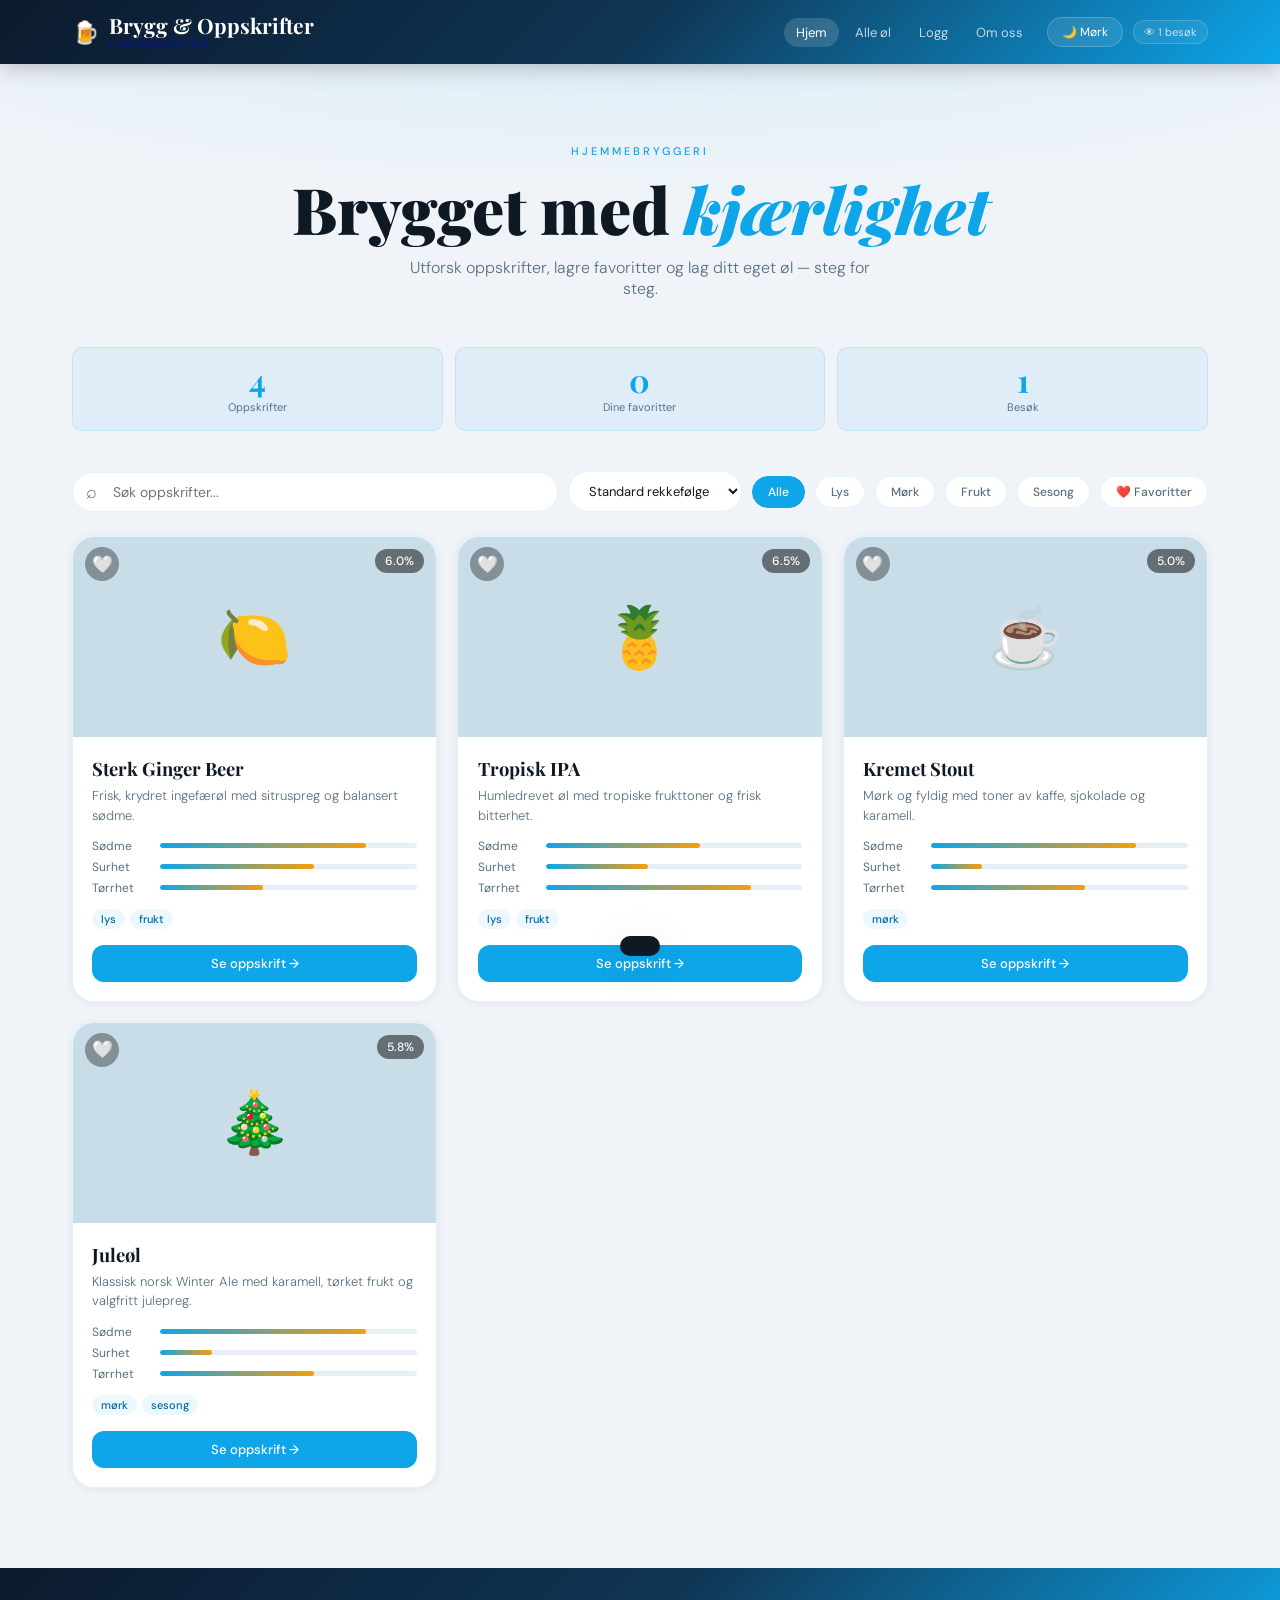
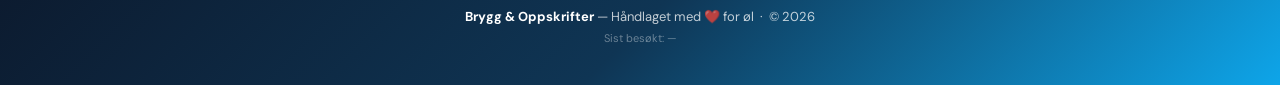
==== index.html @ 2ea3893e "første commit" ====
<!DOCTYPE html>
<html lang="no" data-theme="light">
<head>
  <meta charset="UTF-8" />
  <meta name="viewport" content="width=device-width, initial-scale=1.0" />
  <title>Brygg & Oppskrifter</title>
  <link href="https://fonts.googleapis.com/css2?family=Playfair+Display:wght@700;900&family=DM+Sans:wght@300;400;500&display=swap" rel="stylesheet">
  <link rel="stylesheet" href="styles.css">
  <style>
    .stats-bar {
      max-width: 1200px; margin: 0 auto 2.5rem; padding: 0 2rem;
      display: grid; grid-template-columns: repeat(3, 1fr); gap: 12px;
    }
    .controls-wrap {
      max-width: 1200px; margin: 0 auto 1.5rem; padding: 0 2rem;
    }
    .beer-grid {
      max-width: 1200px; margin: 0 auto 5rem; padding: 0 2rem;
      display: grid; grid-template-columns: repeat(auto-fill, minmax(310px, 1fr));
      gap: 20px;
    }
    .empty-state {
      text-align: center; padding: 4rem; color: var(--muted);
      grid-column: 1/-1;
    }
    .card-viewed { font-size: 10px; color: var(--muted); margin-top: 6px; text-align: right; }
  </style>
</head>
<body>

<div class="toast" id="toast"></div>

<header>
  <div class="header-inner">
    <a class="logo" href="index.html">
      <span class="logo-icon">🍺</span>
      <div>
        <div class="logo-text">Brygg &amp; Oppskrifter</div>
        <div class="logo-sub">Hjemmebrygg</div>
      </div>
    </a>
    <nav>
      <a href="index.html" class="active">Hjem</a>
      <a href="all-beers.html">Alle øl</a>
      <a href="brew-log.html">Logg</a>
      <a href="about.html">Om oss</a>
      <button class="theme-toggle" id="themeBtn">🌙 Mørk</button>
      <span class="visit-pill" id="visitPill">👁 —</span>
    </nav>
  </div>
</header>

<section class="hero">
  <span class="hero-eyebrow">Hjemmebryggeri</span>
  <h1>Brygget med <em>kjærlighet</em></h1>
  <p>Utforsk oppskrifter, lagre favoritter og lag ditt eget øl — steg for steg.</p>
</section>

<div class="stats-bar">
  <div class="stat-card fade-up">
    <div class="stat-val" id="statRecipes">4</div>
    <div class="stat-label">Oppskrifter</div>
  </div>
  <div class="stat-card fade-up">
    <div class="stat-val" id="statFavs">0</div>
    <div class="stat-label">Dine favoritter</div>
  </div>
  <div class="stat-card fade-up">
    <div class="stat-val" id="statVisits">1</div>
    <div class="stat-label">Besøk</div>
  </div>
</div>

<div class="controls-wrap">
  <div class="controls">
    <div class="search-wrap">
      <input type="text" id="search" placeholder="Søk oppskrifter..." oninput="render()">
    </div>
    <select id="sortBy" onchange="render()">
      <option value="default">Standard rekkefølge</option>
      <option value="abv-asc">ABV lav → høy</option>
      <option value="abv-desc">ABV høy → lav</option>
      <option value="name">Navn A–Å</option>
    </select>
    <button class="tag-btn active" data-tag="alle" onclick="setTag('alle')">Alle</button>
    <button class="tag-btn" data-tag="lys" onclick="setTag('lys')">Lys</button>
    <button class="tag-btn" data-tag="mørk" onclick="setTag('mørk')">Mørk</button>
    <button class="tag-btn" data-tag="frukt" onclick="setTag('frukt')">Frukt</button>
    <button class="tag-btn" data-tag="sesong" onclick="setTag('sesong')">Sesong</button>
    <button class="fav-toggle" id="favToggle" onclick="toggleFavMode()">❤️ Favoritter</button>
  </div>
</div>

<div class="beer-grid" id="beerGrid"></div>

<footer>
  <p><strong>Brygg &amp; Oppskrifter</strong> — Håndlaget med ❤️ for øl &nbsp;·&nbsp; &copy; 2026</p>
  <p style="margin-top:6px;font-size:11px;opacity:.5">Sist besøkt: <span id="lastVisit">—</span></p>
</footer>

<script>
const BEERS = [
  { id:'ginger', name:'Sterk Ginger Beer', abv:6.0, emoji:'🍋', img:'./IMG_4407.jpg',
    desc:'Frisk, krydret ingefærøl med sitruspreg og balansert sødme.',
    tags:['lys','frukt'], link:'recipe-ginger-beer.html', sweetness:4, sourness:3, dryness:2 },
  { id:'ipa', name:'Tropisk IPA', abv:6.5, emoji:'🍍', img:'./IMG_4439.jpg',
    desc:'Humledrevet øl med tropiske frukttoner og frisk bitterhet.',
    tags:['lys','frukt'], link:'recipe-ipa.html', sweetness:3, sourness:2, dryness:4 },
  { id:'stout', name:'Kremet Stout', abv:5.0, emoji:'☕', img:'./IMG_4285.jpg',
    desc:'Mørk og fyldig med toner av kaffe, sjokolade og karamell.',
    tags:['mørk'], link:'recipe-stout.html', sweetness:4, sourness:1, dryness:3 },
  { id:'christmas', name:'Juleøl', abv:5.8, emoji:'🎄', img:'',
    desc:'Klassisk norsk Winter Ale med karamell, tørket frukt og valgfritt julepreg.',
    tags:['mørk','sesong'], link:'recipe-christmas-ale.html', sweetness:4, sourness:1, dryness:3 }
];

function getCookie(k){const m=document.cookie.match(new RegExp('(?:^|; )'+k+'=([^;]*)'));return m?decodeURIComponent(m[1]):null;}
function setCookie(k,v,days=365){const d=new Date();d.setDate(d.getDate()+days);document.cookie=k+'='+encodeURIComponent(v)+';expires='+d.toUTCString()+';path=/;SameSite=Lax';}

let favs = JSON.parse(localStorage.getItem('brygg_favs')||'[]');
let viewCounts = JSON.parse(localStorage.getItem('brygg_views')||'{}');
let activeTag = 'alle';
let favMode = false;

const visits = parseInt(getCookie('brygg_visits')||'0') + 1;
setCookie('brygg_visits', visits);
document.getElementById('visitPill').textContent = '👁 ' + visits + ' besøk';
document.getElementById('statVisits').textContent = visits;
const lastVisit = getCookie('brygg_last');
if (lastVisit) document.getElementById('lastVisit').textContent = lastVisit;
setCookie('brygg_last', new Date().toLocaleDateString('nb-NO'));

let dark = localStorage.getItem('brygg_dark') === '1';
function applyTheme(){document.documentElement.setAttribute('data-theme',dark?'dark':'light');document.getElementById('themeBtn').textContent=dark?'☀️ Lys':'🌙 Mørk';}
applyTheme();
document.getElementById('themeBtn').onclick=()=>{dark=!dark;localStorage.setItem('brygg_dark',dark?'1':'0');applyTheme();};

function showToast(msg){const t=document.getElementById('toast');t.textContent=msg;t.classList.add('show');setTimeout(()=>t.classList.remove('show'),2200);}

function toggleFav(id, e){
  e&&e.stopPropagation();
  if(favs.includes(id)){favs=favs.filter(f=>f!==id);showToast('Fjernet fra favoritter');}
  else{favs.push(id);showToast('Lagt til i favoritter! ❤️');}
  localStorage.setItem('brygg_favs',JSON.stringify(favs));
  document.getElementById('statFavs').textContent=favs.length;
  render();
}

function setTag(tag){
  activeTag=tag;
  document.querySelectorAll('.tag-btn').forEach(b=>b.classList.toggle('active',b.dataset.tag===tag));
  render();
}

function toggleFavMode(){favMode=!favMode;document.getElementById('favToggle').classList.toggle('on',favMode);render();}

function render(){
  const q=document.getElementById('search').value.toLowerCase().trim();
  const sort=document.getElementById('sortBy').value;
  let list=BEERS.filter(b=>{
    if(favMode&&!favs.includes(b.id)) return false;
    if(activeTag!=='alle'&&!b.tags.includes(activeTag)) return false;
    if(q&&!b.name.toLowerCase().includes(q)&&!b.desc.toLowerCase().includes(q)) return false;
    return true;
  });
  if(sort==='abv-asc') list.sort((a,b)=>a.abv-b.abv);
  else if(sort==='abv-desc') list.sort((a,b)=>b.abv-a.abv);
  else if(sort==='name') list.sort((a,b)=>a.name.localeCompare(b.name,'nb'));

  const grid=document.getElementById('beerGrid');
  if(!list.length){
    grid.innerHTML='<div class="empty-state"><span style="font-size:3rem;display:block;margin-bottom:.5rem">🍺</span>Ingen øl funnet – prøv et annet søk.</div>';
    return;
  }
  grid.innerHTML=list.map((b,i)=>{
    const isFav=favs.includes(b.id);
    const views=viewCounts[b.id]||0;
    const barW=n=>Math.round((n/5)*100);
    return`<div class="beer-card fade-up" style="animation-delay:${i*.07}s;cursor:pointer" onclick="trackView('${b.id}','${b.link}')">
      <div class="card-img-wrap">
        <img src="${b.img}" alt="${b.name}" onerror="this.style.display='none';this.nextElementSibling.style.display='flex'">
        <div class="card-img-placeholder" style="display:none">${b.emoji}</div>
        <span class="card-abv">${b.abv.toFixed(1)}%</span>
        <button class="card-fav" onclick="toggleFav('${b.id}',event)" aria-label="Favoritt">${isFav?'❤️':'🤍'}</button>
      </div>
      <div class="card-body">
        <div class="card-title">${b.name}</div>
        <div class="card-desc">${b.desc}</div>
        <div class="flavor-row"><span class="flavor-label">Sødme</span><div class="flavor-bar-wrap"><div class="flavor-bar" style="width:${barW(b.sweetness)}%"></div></div></div>
        <div class="flavor-row"><span class="flavor-label">Surhet</span><div class="flavor-bar-wrap"><div class="flavor-bar" style="width:${barW(b.sourness)}%"></div></div></div>
        <div class="flavor-row"><span class="flavor-label">Tørrhet</span><div class="flavor-bar-wrap"><div class="flavor-bar" style="width:${barW(b.dryness)}%"></div></div></div>
        <div style="display:flex;gap:5px;margin:.8rem 0 0;flex-wrap:wrap">${b.tags.map(t=>`<span class="tag">${t}</span>`).join('')}</div>
        <a class="card-cta" href="${b.link}" onclick="event.stopPropagation()">Se oppskrift →</a>
        ${views?`<div class="card-viewed">Sett ${views} gang${views===1?'':'er'}</div>`:''}
      </div>
    </div>`;
  }).join('');
  document.getElementById('statFavs').textContent=favs.length;
}

function trackView(id, link){
  viewCounts[id]=(viewCounts[id]||0)+1;
  localStorage.setItem('brygg_views',JSON.stringify(viewCounts));
  window.location=link;
}

render();
</script>
<button class="scroll-top" id="scrollTop" onclick="window.scrollTo({top:0,behavior:'smooth'})" title="Til toppen">↑</button>
<script>
(function(){
  const btn=document.getElementById("scrollTop");
  window.addEventListener("scroll",function(){btn.classList.toggle("show",window.scrollY>400);},{passive:true});
  const ro=new IntersectionObserver(function(es){es.forEach(function(e){if(e.isIntersecting){e.target.classList.add("visible");ro.unobserve(e.target);}});},{threshold:0.06});
  document.querySelectorAll(".reveal,.card,.beer-card,.stat-card").forEach(function(el){ro.observe(el);});
  document.addEventListener("keydown",function(e){
    if(e.key==="/"&&document.activeElement.tagName!=="INPUT"&&document.activeElement.tagName!=="TEXTAREA"){e.preventDefault();var s=document.getElementById("search");if(s)s.focus();}
    if(e.key==="Escape"){document.activeElement.blur();}
  });
})();
</script>
</body>
</html>
---- styles.css ----
/* ============================================
   Brygg & Oppskrifter — Global Styles
   ============================================ */

:root {
  --bg:           #f0f4f8;
  --bg2:          #ffffff;
  --bg3:          #e8eef5;
  --text:         #0f1923;
  --muted:        #5a7080;
  --accent:       #0ea5e9;
  --accent2:      #0284c7;
  --accent-deep:  #075985;
  --warm:         #f59e0b;
  --warm2:        #d97706;
  --success:      #10b981;
  --danger:       #ef4444;
  --card-border:  rgba(14, 165, 233, 0.12);
  --tag-bg:       rgba(14, 165, 233, 0.08);
  --tag-color:    #0369a1;
  --shadow-sm:    0 1px 8px rgba(15, 25, 35, 0.07);
  --shadow:       0 4px 24px rgba(15, 25, 35, 0.10);
  --shadow-lg:    0 12px 48px rgba(15, 25, 35, 0.14);
  --header-bg:    linear-gradient(135deg, #0c1a2e, #0f3554, #0ea5e9);
  --radius:       16px;
  --radius-sm:    10px;
  --radius-lg:    22px;
}

[data-theme="dark"] {
  --bg:           #080f18;
  --bg2:          #0d1829;
  --bg3:          #111f33;
  --text:         #e8f0f8;
  --muted:        #7a9ab5;
  --card-border:  rgba(14, 165, 233, 0.2);
  --tag-bg:       rgba(14, 165, 233, 0.12);
  --tag-color:    #38bdf8;
  --shadow-sm:    0 1px 8px rgba(0,0,0,.3);
  --shadow:       0 4px 24px rgba(0,0,0,.4);
  --shadow-lg:    0 12px 48px rgba(0,0,0,.5);
  --header-bg:    linear-gradient(135deg, #040810, #0a1e38, #0c3a5c);
}

* { box-sizing: border-box; margin: 0; padding: 0; }

body {
  font-family: 'DM Sans', sans-serif;
  background: var(--bg);
  color: var(--text);
  transition: background .3s, color .3s;
  min-height: 100vh;
  -webkit-font-smoothing: antialiased;
}

/* ---- HEADER ---- */
header {
  background: var(--header-bg);
  color: #fff;
  position: sticky; top: 0; z-index: 100;
  box-shadow: 0 2px 24px rgba(0,0,0,.25);
}
.header-inner {
  max-width: 1200px; margin: 0 auto;
  display: flex; align-items: center; justify-content: space-between;
  height: 64px; padding: 0 2rem;
}
.logo { display: flex; align-items: center; gap: 10px; text-decoration: none; }
.logo-icon { font-size: 22px; }
.logo-text {
  font-family: 'Playfair Display', serif;
  font-size: 21px; font-weight: 700; color: #fff; line-height: 1.1;
}
.logo-sub { font-size: 10px; opacity: .55; letter-spacing: 2.5px; text-transform: uppercase; }
nav { display: flex; align-items: center; gap: 4px; }
nav a {
  color: rgba(255,255,255,.75); text-decoration: none;
  font-size: 13px; font-weight: 400; padding: 6px 12px;
  border-radius: 20px; transition: all .2s;
}
nav a:hover, nav a.active { background: rgba(255,255,255,.15); color: #fff; }
.theme-toggle {
  background: rgba(255,255,255,.1); border: 1px solid rgba(255,255,255,.2);
  color: #fff; cursor: pointer; padding: 6px 14px;
  border-radius: 20px; font-size: 12px; font-family: 'DM Sans', sans-serif;
  margin-left: 8px; transition: all .2s;
}
.theme-toggle:hover { background: rgba(255,255,255,.2); }
.visit-pill {
  background: rgba(255,255,255,.08); border: 1px solid rgba(255,255,255,.18);
  color: rgba(255,255,255,.75); font-size: 11px; padding: 4px 10px;
  border-radius: 20px; margin-left: 6px;
}

/* ---- HERO ---- */
.hero {
  padding: 5rem 2rem 3rem; text-align: center; position: relative; overflow: hidden;
}
.hero::before {
  content: ''; position: absolute; inset: 0;
  background: radial-gradient(ellipse 70% 50% at 50% 0%, rgba(14,165,233,.07), transparent);
}
.hero-eyebrow {
  font-size: 11px; font-weight: 500; letter-spacing: 3px;
  text-transform: uppercase; color: var(--accent); margin-bottom: 1rem; display: block;
}
.hero h1 {
  font-family: 'Playfair Display', serif;
  font-size: clamp(2.2rem, 5vw, 4rem); font-weight: 900; line-height: 1.1;
  margin-bottom: .8rem;
}
.hero h1 em { color: var(--accent); font-style: italic; }
.hero p { font-size: 1rem; color: var(--muted); max-width: 480px; margin: 0 auto; font-weight: 300; }

/* ---- CARDS ---- */
.card {
  background: var(--bg2); border: 1px solid var(--card-border);
  border-radius: var(--radius); padding: 1.5rem;
  box-shadow: var(--shadow-sm); transition: transform .25s, box-shadow .25s;
}
.card:hover { transform: translateY(-3px); box-shadow: var(--shadow); }
.card h2 {
  font-family: 'Playfair Display', serif; font-size: 1.3rem;
  font-weight: 700; margin-bottom: .8rem;
}

/* ---- TAGS ---- */
.tag {
  font-size: 11px; font-weight: 500; padding: 3px 9px;
  border-radius: 20px; background: var(--tag-bg); color: var(--tag-color);
  display: inline-block;
}

/* ---- FLAVOR BARS ---- */
.flavor-row { display: flex; align-items: center; gap: 8px; margin-bottom: 5px; }
.flavor-label { font-size: 12px; color: var(--muted); width: 60px; flex-shrink: 0; }
.flavor-bar-wrap { flex: 1; height: 5px; background: var(--bg3); border-radius: 3px; overflow: hidden; }
.flavor-bar { height: 100%; border-radius: 3px; background: linear-gradient(90deg, var(--accent), var(--warm)); transition: width .6s cubic-bezier(.34,1.2,.64,1); }

/* ---- PROGRESS BAR ---- */
.progress-wrap {
  background: var(--bg3); border-radius: 30px; height: 8px; overflow: hidden; margin-bottom: 1rem;
}
.progress-fill {
  height: 100%; border-radius: 30px;
  background: linear-gradient(90deg, var(--accent), var(--success));
  transition: width .4s ease; width: 0%;
}

/* ---- CHECKLIST ---- */
.check-item {
  display: flex; align-items: flex-start; gap: 12px;
  padding: .7rem .8rem; border-radius: var(--radius-sm);
  transition: background .15s; cursor: pointer;
}
.check-item:hover { background: var(--bg3); }
.check-item.done { opacity: .55; }
.check-item.done .check-text { text-decoration: line-through; }
.check-box {
  width: 22px; height: 22px; flex-shrink: 0; margin-top: 1px;
  border-radius: 6px; border: 2px solid var(--card-border);
  background: var(--bg2); display: flex; align-items: center; justify-content: center;
  transition: all .2s; font-size: 13px;
}
.check-item.done .check-box {
  background: var(--success); border-color: var(--success); color: #fff;
}
.check-text { font-size: 14px; color: var(--text); line-height: 1.5; font-weight: 300; }

/* ---- STATS ---- */
.stat-card {
  background: var(--tag-bg); border: 1px solid var(--card-border);
  border-radius: var(--radius-sm); padding: 1rem; text-align: center;
  transition: transform .2s;
}
.stat-card:hover { transform: translateY(-2px); }
.stat-val { font-family: 'Playfair Display', serif; font-size: 2rem; font-weight: 700; color: var(--accent); line-height: 1; }
.stat-label { font-size: 11px; color: var(--muted); margin-top: 4px; }

/* ---- CONTROLS ---- */
.controls { display: flex; flex-wrap: wrap; gap: 10px; align-items: center; }
.search-wrap { position: relative; flex: 1; min-width: 200px; }
.search-wrap input {
  width: 100%; padding: 10px 16px 10px 40px;
  border: 1.5px solid var(--card-border); border-radius: 50px;
  background: var(--bg2); font-family: 'DM Sans', sans-serif;
  font-size: 14px; color: var(--text); outline: none; transition: border-color .2s;
}
.search-wrap input:focus { border-color: var(--accent); }
.search-wrap::before {
  content: '⌕'; position: absolute; left: 14px; top: 50%;
  transform: translateY(-50%); font-size: 18px; color: var(--muted); pointer-events: none;
}
.controls select {
  padding: 10px 16px; border: 1.5px solid var(--card-border);
  border-radius: 50px; background: var(--bg2);
  font-family: 'DM Sans', sans-serif; font-size: 13px; color: var(--text);
  cursor: pointer; outline: none;
}
.tag-btn {
  padding: 7px 15px; border-radius: 20px; cursor: pointer;
  font-size: 12px; font-weight: 500; border: 1.5px solid var(--card-border);
  background: var(--bg2); color: var(--muted); transition: all .2s;
  font-family: 'DM Sans', sans-serif;
}
.tag-btn.active { background: var(--accent); color: #fff; border-color: var(--accent); }
.fav-toggle {
  padding: 7px 15px; border-radius: 20px; cursor: pointer;
  font-size: 12px; font-weight: 500; border: 1.5px solid var(--card-border);
  background: var(--bg2); color: var(--muted); transition: all .2s;
  font-family: 'DM Sans', sans-serif;
}
.fav-toggle.on { background: var(--danger); color: #fff; border-color: var(--danger); }

/* ---- BEER CARD (index/all-beers) ---- */
.beer-card {
  background: var(--bg2); border: 1px solid var(--card-border);
  border-radius: var(--radius-lg); overflow: hidden;
  box-shadow: var(--shadow-sm); transition: transform .25s, box-shadow .25s;
}
.beer-card:hover { transform: translateY(-6px); box-shadow: var(--shadow-lg); }
.card-img-wrap { position: relative; height: 200px; overflow: hidden; background: #c8dde8; }
.card-img-wrap img { width: 100%; height: 100%; object-fit: cover; transition: transform .4s; }
.beer-card:hover .card-img-wrap img { transform: scale(1.06); }
.card-img-placeholder { width: 100%; height: 100%; display: flex; align-items: center; justify-content: center; font-size: 60px; }
.card-abv {
  position: absolute; top: 12px; right: 12px;
  background: rgba(0,0,0,.5); backdrop-filter: blur(6px);
  color: #fff; font-size: 12px; font-weight: 500; padding: 4px 10px; border-radius: 20px;
}
.card-fav {
  position: absolute; top: 10px; left: 12px;
  background: rgba(0,0,0,.35); backdrop-filter: blur(6px);
  border: none; cursor: pointer; font-size: 17px;
  width: 34px; height: 34px; border-radius: 50%;
  display: flex; align-items: center; justify-content: center;
  transition: transform .2s, background .2s;
}
.card-fav:hover { transform: scale(1.2); }
.card-body { padding: 1.2rem; }
.card-title { font-family: 'Playfair Display', serif; font-size: 1.15rem; font-weight: 700; margin-bottom: .3rem; }
.card-desc { font-size: 13px; color: var(--muted); margin-bottom: .8rem; line-height: 1.5; font-weight: 300; }
.card-cta {
  display: block; margin-top: 1rem; background: var(--accent); color: #fff;
  text-align: center; padding: 10px; border-radius: 12px;
  text-decoration: none; font-size: 13px; font-weight: 500;
  transition: background .2s, transform .1s;
}
.card-cta:hover { background: var(--accent2); transform: translateY(-1px); }

/* ---- TOAST ---- */
.toast {
  position: fixed; bottom: 24px; left: 50%; transform: translateX(-50%) translateY(80px);
  background: var(--text); color: var(--bg);
  padding: 10px 20px; border-radius: 30px; font-size: 13px;
  box-shadow: var(--shadow-lg); z-index: 9999;
  transition: transform .3s cubic-bezier(.34,1.56,.64,1); pointer-events: none;
}
.toast.show { transform: translateX(-50%) translateY(0); }

/* ---- RECIPE PAGE ---- */
.recipe-hero {
  padding: 4rem 2rem 2.5rem; text-align: center; position: relative; overflow: hidden;
}
.recipe-hero::before {
  content: ''; position: absolute; inset: 0;
  background: radial-gradient(ellipse 70% 50% at 50% 0%, rgba(14,165,233,.06), transparent);
}
.recipe-emoji { font-size: 3.5rem; display: block; margin-bottom: .5rem; }
.recipe-hero h1 {
  font-family: 'Playfair Display', serif;
  font-size: clamp(2rem, 4vw, 3rem); font-weight: 900; margin-bottom: .5rem;
}
.recipe-hero p { font-size: .95rem; color: var(--muted); font-weight: 300; }

.recipe-grid {
  max-width: 900px; margin: 0 auto; padding: 0 2rem 5rem;
  display: flex; flex-direction: column; gap: 16px;
}

.kv-grid { display: grid; grid-template-columns: repeat(3, 1fr); gap: 10px; }
.kv-chip {
  background: var(--bg3); border-radius: var(--radius-sm); padding: .75rem;
  text-align: center; border: 1px solid var(--card-border);
}
.kv-val { font-family: 'Playfair Display', serif; font-size: 1.3rem; font-weight: 700; color: var(--accent); }
.kv-label { font-size: 11px; color: var(--muted); margin-top: 2px; }

.ing-item {
  display: flex; align-items: center; gap: 10px;
  padding: .55rem .5rem; border-radius: 8px; font-size: 14px; font-weight: 300;
  transition: background .15s;
}
.ing-item:hover { background: var(--bg3); }
.ing-icon { font-size: 18px; width: 28px; text-align: center; flex-shrink: 0; }
.ing-name { color: var(--text); }
.ing-amount { margin-left: auto; font-weight: 500; color: var(--accent); font-size: 13px; }

.complete-banner {
  display: none; background: linear-gradient(135deg, var(--accent), var(--success));
  color: #fff; border-radius: var(--radius); padding: 1.5rem;
  text-align: center; animation: popIn .4s cubic-bezier(.34,1.56,.64,1);
}
.complete-banner.show { display: block; }
@keyframes popIn { from { transform: scale(.8); opacity: 0; } to { transform: scale(1); opacity: 1; } }

.back-link {
  display: inline-flex; align-items: center; gap: 6px;
  color: var(--accent); text-decoration: none; font-size: 13px; font-weight: 500;
  margin-bottom: 1.5rem; transition: gap .2s;
}
.back-link:hover { gap: 10px; }

.sensory-grid { display: grid; grid-template-columns: 1fr 1fr; gap: 10px; }
.sensory-item {
  background: var(--bg3); border-radius: var(--radius-sm); padding: .8rem;
  border: 1px solid var(--card-border);
}
.sensory-key { font-size: 11px; color: var(--muted); margin-bottom: 2px; }
.sensory-val { font-size: 14px; font-weight: 500; }

.tip-item {
  display: flex; align-items: flex-start; gap: 10px;
  padding: .6rem .5rem; border-radius: 8px; font-size: 14px; font-weight: 300;
  transition: background .15s;
}
.tip-item:hover { background: var(--bg3); }
.tip-icon { font-size: 18px; flex-shrink: 0; }

/* ---- FOOTER ---- */
footer {
  background: var(--header-bg); color: rgba(255,255,255,.75);
  text-align: center; padding: 2.5rem; font-size: 13px;
}
footer strong { color: #fff; }

/* ---- ANIMATIONS ---- */
@keyframes fadeUp { from { opacity: 0; transform: translateY(18px); } to { opacity: 1; transform: translateY(0); } }
.fade-up { animation: fadeUp .4s ease both; }
.fade-up:nth-child(2) { animation-delay: .07s; }
.fade-up:nth-child(3) { animation-delay: .14s; }
.fade-up:nth-child(4) { animation-delay: .21s; }
.fade-up:nth-child(5) { animation-delay: .28s; }
.fade-up:nth-child(6) { animation-delay: .35s; }

/* ---- SCROLL REVEAL (IntersectionObserver) ---- */
.reveal {
  opacity: 0; transform: translateY(22px);
  transition: opacity .45s ease, transform .45s ease;
}
.reveal.visible { opacity: 1; transform: translateY(0); }
.reveal-delay-1 { transition-delay: .05s; }
.reveal-delay-2 { transition-delay: .12s; }
.reveal-delay-3 { transition-delay: .19s; }

/* ---- KEYBOARD HINT ---- */
.kbd-hint {
  display: inline-flex; align-items: center; gap: 4px;
  font-size: 11px; color: var(--muted);
}
.kbd {
  background: var(--bg3); border: 1px solid var(--card-border);
  border-radius: 4px; padding: 1px 5px; font-size: 11px;
  font-family: 'DM Sans', monospace; color: var(--muted);
}

/* ---- SCROLL TO TOP ---- */
.scroll-top {
  position: fixed; bottom: 28px; right: 24px;
  width: 40px; height: 40px; border-radius: 50%;
  background: var(--accent); color: #fff; border: none;
  cursor: pointer; font-size: 18px;
  display: flex; align-items: center; justify-content: center;
  box-shadow: var(--shadow); transition: all .3s;
  opacity: 0; pointer-events: none; z-index: 90;
}
.scroll-top.show { opacity: 1; pointer-events: auto; }
.scroll-top:hover { background: var(--accent2); transform: translateY(-3px); }

/* ---- RESPONSIVE ---- */
@media (max-width: 640px) {
  .header-inner { padding: 0 1rem; }
  .logo-sub { display: none; }
  nav a { padding: 5px 8px; font-size: 12px; }
  .kv-grid { grid-template-columns: repeat(2, 1fr); }
  .sensory-grid { grid-template-columns: 1fr; }
}
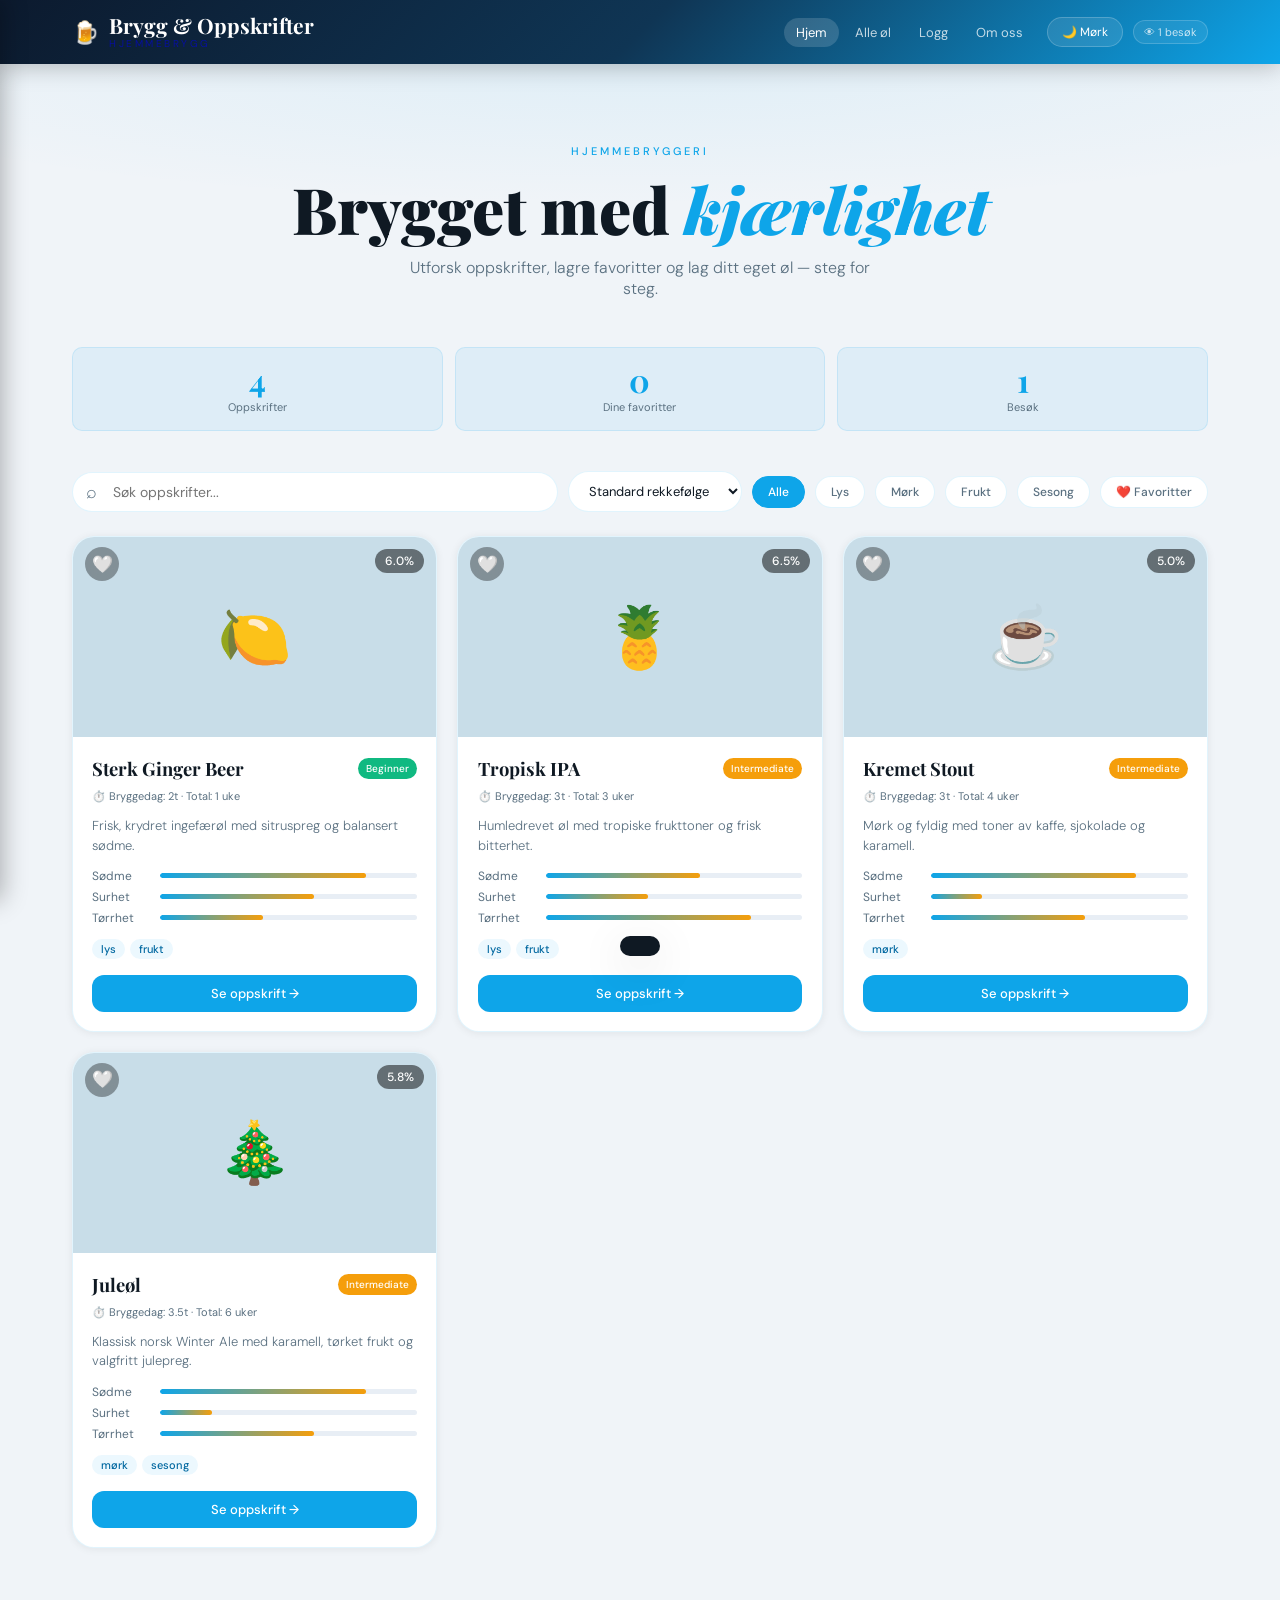
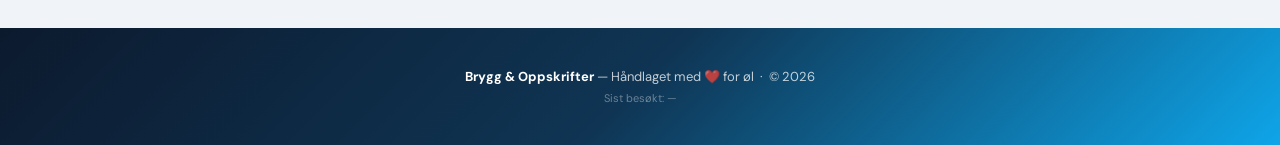
==== commit bbcd9683: "ny endring" ====
--- a/index.html
+++ b/index.html
@@ -32,6 +32,7 @@
 
 <header>
   <div class="header-inner">
+    <button class="hamburger-btn" id="hamburgerBtn">☰</button>
     <a class="logo" href="index.html">
       <span class="logo-icon">🍺</span>
       <div>
@@ -49,6 +50,17 @@
     </nav>
   </div>
 </header>
+
+<div class="menu-overlay" id="menuOverlay"></div>
+<div class="side-menu" id="sideMenu">
+  <nav>
+    <a href="index.html" class="active">Hjem</a>
+    <a href="all-beers.html">Alle øl</a>
+    <a href="brew-log.html">Logg</a>
+    <a href="about.html">Om oss</a>
+    <button class="theme-toggle" id="themeBtnMobile">🌙 Mørk</button>
+  </nav>
+</div>
 
 <section class="hero">
   <span class="hero-eyebrow">Hjemmebryggeri</span>
@@ -102,16 +114,20 @@
 const BEERS = [
   { id:'ginger', name:'Sterk Ginger Beer', abv:6.0, emoji:'🍋', img:'./IMG_4407.jpg',
     desc:'Frisk, krydret ingefærøl med sitruspreg og balansert sødme.',
-    tags:['lys','frukt'], link:'recipe-ginger-beer.html', sweetness:4, sourness:3, dryness:2 },
+    tags:['lys','frukt'], link:'recipe-ginger-beer.html', sweetness:4, sourness:3, dryness:2,
+    difficulty:'Beginner', brewTime:'2t', totalTime:'1 uke' },
   { id:'ipa', name:'Tropisk IPA', abv:6.5, emoji:'🍍', img:'./IMG_4439.jpg',
     desc:'Humledrevet øl med tropiske frukttoner og frisk bitterhet.',
-    tags:['lys','frukt'], link:'recipe-ipa.html', sweetness:3, sourness:2, dryness:4 },
+    tags:['lys','frukt'], link:'recipe-ipa.html', sweetness:3, sourness:2, dryness:4,
+    difficulty:'Intermediate', brewTime:'3t', totalTime:'3 uker' },
   { id:'stout', name:'Kremet Stout', abv:5.0, emoji:'☕', img:'./IMG_4285.jpg',
     desc:'Mørk og fyldig med toner av kaffe, sjokolade og karamell.',
-    tags:['mørk'], link:'recipe-stout.html', sweetness:4, sourness:1, dryness:3 },
+    tags:['mørk'], link:'recipe-stout.html', sweetness:4, sourness:1, dryness:3,
+    difficulty:'Intermediate', brewTime:'3t', totalTime:'4 uker' },
   { id:'christmas', name:'Juleøl', abv:5.8, emoji:'🎄', img:'',
     desc:'Klassisk norsk Winter Ale med karamell, tørket frukt og valgfritt julepreg.',
-    tags:['mørk','sesong'], link:'recipe-christmas-ale.html', sweetness:4, sourness:1, dryness:3 }
+    tags:['mørk','sesong'], link:'recipe-christmas-ale.html', sweetness:4, sourness:1, dryness:3,
+    difficulty:'Intermediate', brewTime:'3.5t', totalTime:'6 uker' }
 ];
 
 function getCookie(k){const m=document.cookie.match(new RegExp('(?:^|; )'+k+'=([^;]*)'));return m?decodeURIComponent(m[1]):null;}
@@ -131,11 +147,24 @@
 setCookie('brygg_last', new Date().toLocaleDateString('nb-NO'));
 
 let dark = localStorage.getItem('brygg_dark') === '1';
-function applyTheme(){document.documentElement.setAttribute('data-theme',dark?'dark':'light');document.getElementById('themeBtn').textContent=dark?'☀️ Lys':'🌙 Mørk';}
+function applyTheme(){document.documentElement.setAttribute('data-theme',dark?'dark':'light');document.getElementById('themeBtn').textContent=dark?'☀️ Lys':'🌙 Mørk';if(document.getElementById('themeBtnMobile'))document.getElementById('themeBtnMobile').textContent=dark?'☀️ Lys':'🌙 Mørk';}
 applyTheme();
 document.getElementById('themeBtn').onclick=()=>{dark=!dark;localStorage.setItem('brygg_dark',dark?'1':'0');applyTheme();};
-
-function showToast(msg){const t=document.getElementById('toast');t.textContent=msg;t.classList.add('show');setTimeout(()=>t.classList.remove('show'),2200);}
+if(document.getElementById('themeBtnMobile'))document.getElementById('themeBtnMobile').onclick=()=>{dark=!dark;localStorage.setItem('brygg_dark',dark?'1':'0');applyTheme();};
+
+// ---- HAMBURGER MENU ----
+const hamburger = document.getElementById('hamburgerBtn');
+const sideMenu = document.getElementById('sideMenu');
+const menuOverlay = document.getElementById('menuOverlay');
+function toggleMenu(){
+  sideMenu.classList.toggle('open');
+  menuOverlay.classList.toggle('open');
+}
+hamburger.addEventListener('click', toggleMenu);
+menuOverlay.addEventListener('click', toggleMenu);
+document.querySelectorAll('#sideMenu nav a').forEach(link => {
+  link.addEventListener('click', toggleMenu);
+});
 
 function toggleFav(id, e){
   e&&e.stopPropagation();
@@ -176,6 +205,7 @@
     const isFav=favs.includes(b.id);
     const views=viewCounts[b.id]||0;
     const barW=n=>Math.round((n/5)*100);
+    const diffColor={'Beginner':'#10b981','Intermediate':'#f59e0b','Advanced':'#ef4444'}[b.difficulty];
     return`<div class="beer-card fade-up" style="animation-delay:${i*.07}s;cursor:pointer" onclick="trackView('${b.id}','${b.link}')">
       <div class="card-img-wrap">
         <img src="${b.img}" alt="${b.name}" onerror="this.style.display='none';this.nextElementSibling.style.display='flex'">
@@ -184,7 +214,11 @@
         <button class="card-fav" onclick="toggleFav('${b.id}',event)" aria-label="Favoritt">${isFav?'❤️':'🤍'}</button>
       </div>
       <div class="card-body">
-        <div class="card-title">${b.name}</div>
+        <div style="display:flex;align-items:center;gap:8px;margin-bottom:.5rem">
+          <div class="card-title" style="flex:1;margin-bottom:0">${b.name}</div>
+          <span style="background:${diffColor};color:white;font-size:10px;padding:4px 8px;border-radius:12px;font-weight:500;white-space:nowrap">${b.difficulty}</span>
+        </div>
+        <div style="font-size:11px;color:var(--muted);margin-bottom:.8rem">⏱️ Bryggedag: ${b.brewTime} · Total: ${b.totalTime}</div>
         <div class="card-desc">${b.desc}</div>
         <div class="flavor-row"><span class="flavor-label">Sødme</span><div class="flavor-bar-wrap"><div class="flavor-bar" style="width:${barW(b.sweetness)}%"></div></div></div>
         <div class="flavor-row"><span class="flavor-label">Surhet</span><div class="flavor-bar-wrap"><div class="flavor-bar" style="width:${barW(b.sourness)}%"></div></div></div>
--- a/styles.css
+++ b/styles.css
@@ -375,6 +375,94 @@
   opacity: 0; pointer-events: none; z-index: 90;
 }
 .scroll-top.show { opacity: 1; pointer-events: auto; }
+/* ---- HAMBURGER MENU ---- */
+.hamburger-btn {
+  display: none;
+  background: none;
+  border: none;
+  color: #fff;
+  font-size: 24px;
+  cursor: pointer;
+  padding: 8px;
+  transition: all .3s;
+  z-index: 1001;
+}
+.hamburger-btn:hover { transform: scale(1.1); }
+
+.side-menu {
+  position: fixed;
+  left: 0;
+  top: 0;
+  height: 100vh;
+  width: 280px;
+  background: var(--header-bg);
+  color: #fff;
+  transform: translateX(-100%);
+  transition: transform .4s cubic-bezier(.34, 1.2, .64, 1);
+  z-index: 999;
+  padding: 80px 0 2rem 0;
+  overflow-y: auto;
+  box-shadow: 2px 0 24px rgba(0, 0, 0, .3);
+}
+
+.side-menu.open {
+  transform: translateX(0);
+}
+
+.menu-overlay {
+  position: fixed;
+  inset: 0;
+  background: rgba(0, 0, 0, 0);
+  opacity: 0;
+  pointer-events: none;
+  transition: opacity .4s;
+  z-index: 998;
+}
+
+.menu-overlay.open {
+  background: rgba(0, 0, 0, .5);
+  opacity: 1;
+  pointer-events: auto;
+}
+
+.side-menu nav {
+  display: flex;
+  flex-direction: column;
+  gap: 0;
+}
+
+.side-menu nav a {
+  color: rgba(255, 255, 255, .8);
+  padding: 14px 24px;
+  border-radius: 0;
+  text-decoration: none;
+  font-size: 15px;
+  font-weight: 400;
+  border-left: 3px solid transparent;
+  transition: all .2s;
+  display: block;
+}
+
+.side-menu nav a:hover,
+.side-menu nav a.active {
+  background: rgba(255, 255, 255, .1);
+  color: #fff;
+  border-left-color: #fff;
+  padding-left: 20px;
+}
+
+.side-menu .theme-toggle {
+  margin: 16px 24px;
+  width: calc(100% - 48px);
+  text-align: left;
+  background: rgba(255, 255, 255, .1);
+  border: 1px solid rgba(255, 255, 255, .2);
+}
+
+.side-menu .theme-toggle:hover {
+  background: rgba(255, 255, 255, .2);
+}
+
 .scroll-top:hover { background: var(--accent2); transform: translateY(-3px); }
 
 /* ---- RESPONSIVE ---- */
@@ -384,4 +472,7 @@
   nav a { padding: 5px 8px; font-size: 12px; }
   .kv-grid { grid-template-columns: repeat(2, 1fr); }
   .sensory-grid { grid-template-columns: 1fr; }
+  
+  .hamburger-btn { display: block; order: 1; }
+  nav { display: none; }
 }
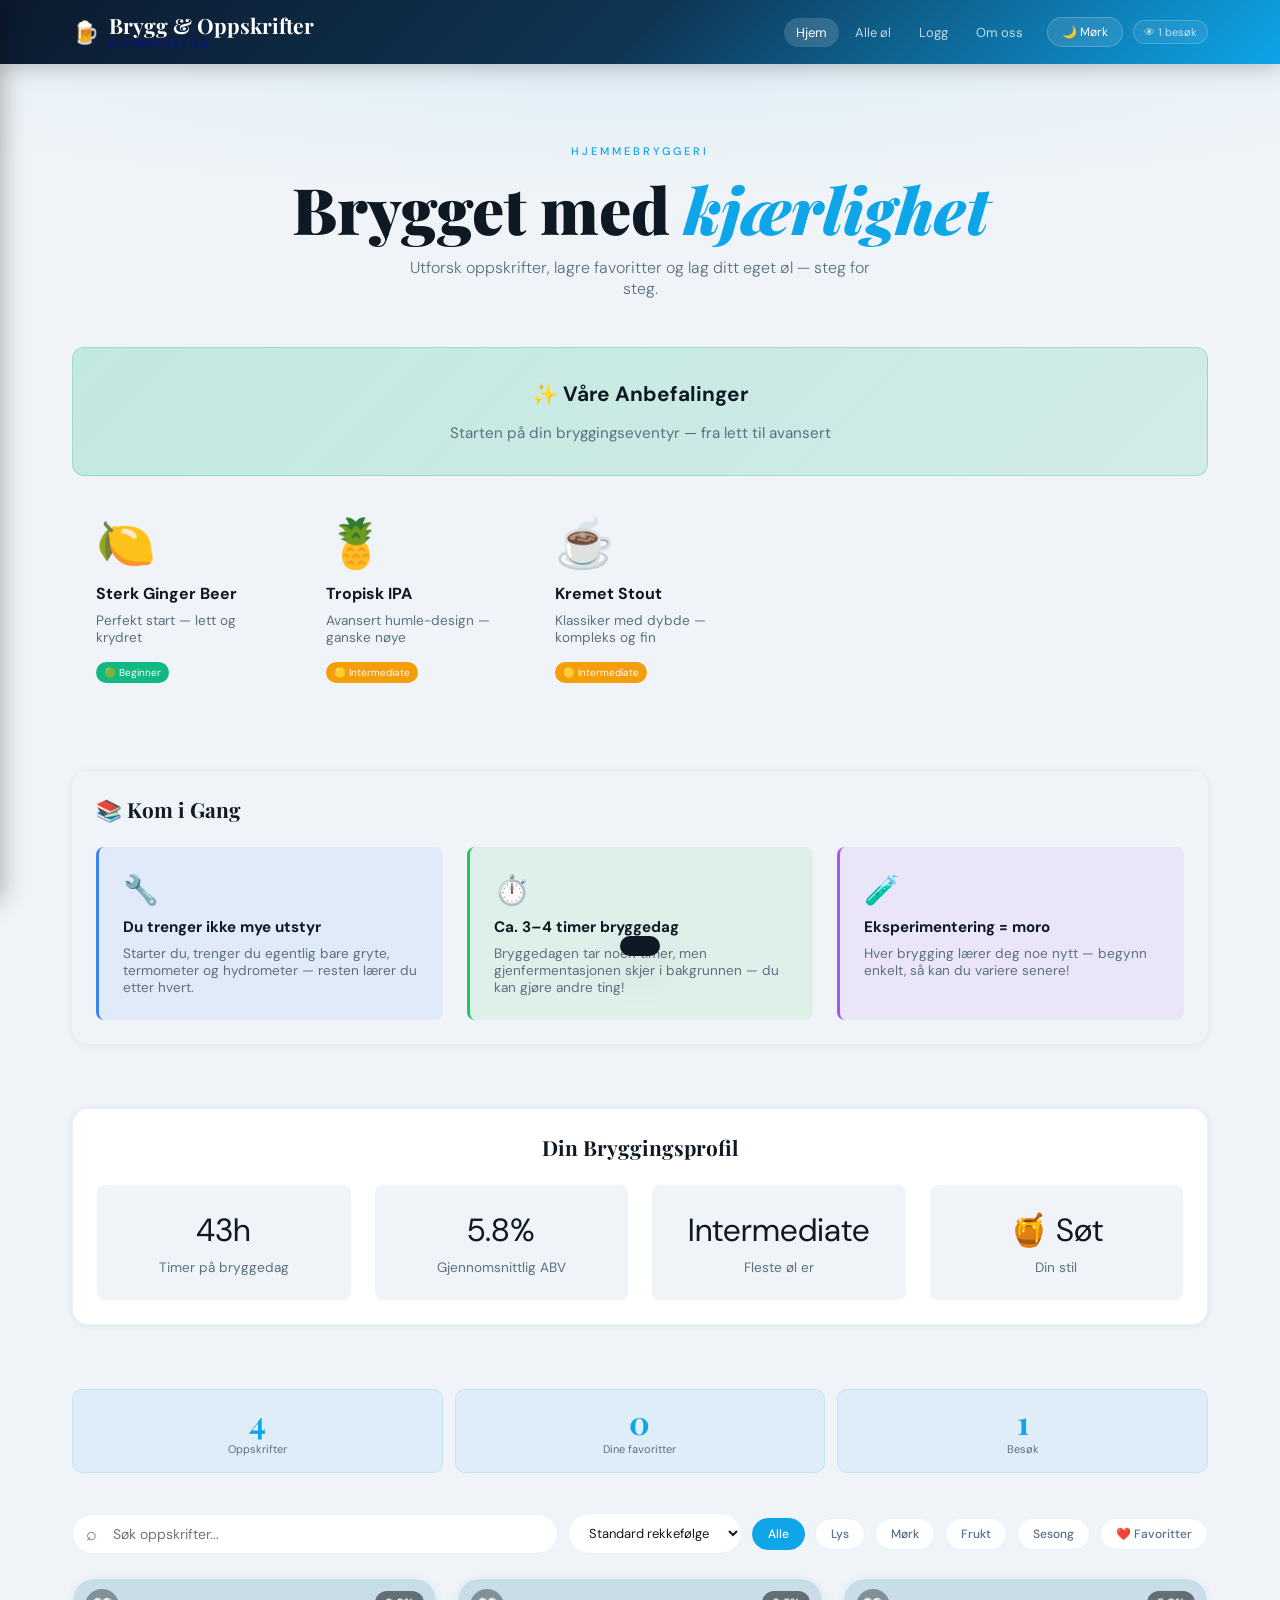
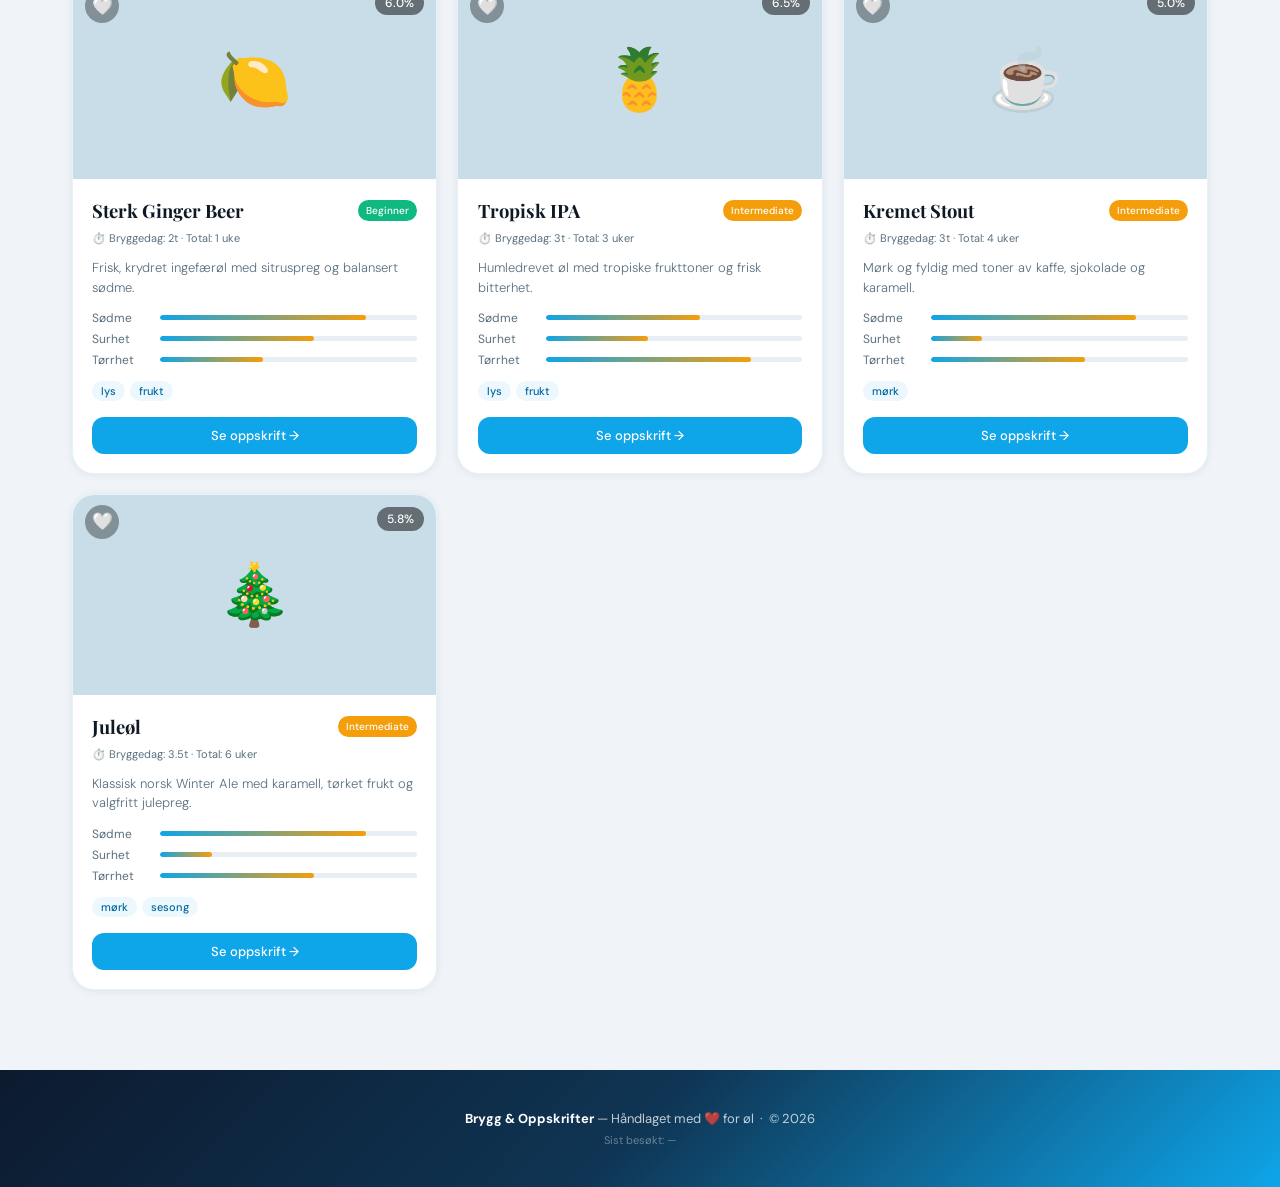
==== commit 6846bfdb: "Enhance home page with featured picks, getting started guide, and brewing profile stats" ====
--- a/index.html
+++ b/index.html
@@ -68,6 +68,81 @@
   <p>Utforsk oppskrifter, lagre favoritter og lag ditt eget øl — steg for steg.</p>
 </section>
 
+<!-- FEATURED PICKS SECTION -->
+<div class="stats-bar" style="margin-bottom:4rem;grid-template-columns:repeat(auto-fit,minmax(200px,1fr))">
+  <div style="padding:2rem;background:linear-gradient(135deg,#10b98133,#10b98122);border-radius:12px;border:1px solid #10b98144;text-align:center;grid-column:1/-1">
+    <h2 style="margin:0 0 1rem;font-size:1.3rem;color:var(--text)">✨ Våre Anbefalinger</h2>
+    <p style="margin:0;color:var(--muted);font-size:0.95rem">Starten på din bryggingseventyr — fra lett til avansert</p>
+  </div>
+  <div class="reveal" style="padding:1.5rem;background:var(--card-bg);border-radius:12px;border:1px solid var(--border);cursor:pointer;transition:all .2s" onclick="handleFeaturedPick('ginger')">
+    <div style="font-size:3rem;margin-bottom:.5rem">🍋</div>
+    <h3 style="margin:0.5rem 0;font-size:1rem;color:var(--text)">Sterk Ginger Beer</h3>
+    <p style="margin:0.5rem 0;font-size:0.85rem;color:var(--muted)">Perfekt start — lett og krydret</p>
+    <span style="display:inline-block;margin-top:0.5rem;background:#10b981;color:white;font-size:10px;padding:4px 8px;border-radius:12px">🟢 Beginner</span>
+  </div>
+  <div class="reveal" style="padding:1.5rem;background:var(--card-bg);border-radius:12px;border:1px solid var(--border);cursor:pointer;transition:all .2s" onclick="handleFeaturedPick('ipa')">
+    <div style="font-size:3rem;margin-bottom:.5rem">🍍</div>
+    <h3 style="margin:0.5rem 0;font-size:1rem;color:var(--text)">Tropisk IPA</h3>
+    <p style="margin:0.5rem 0;font-size:0.85rem;color:var(--muted)">Avansert humle-design — ganske nøye</p>
+    <span style="display:inline-block;margin-top:0.5rem;background:#f59e0b;color:white;font-size:10px;padding:4px 8px;border-radius:12px">🟡 Intermediate</span>
+  </div>
+  <div class="reveal" style="padding:1.5rem;background:var(--card-bg);border-radius:12px;border:1px solid var(--border);cursor:pointer;transition:all .2s" onclick="handleFeaturedPick('stout')">
+    <div style="font-size:3rem;margin-bottom:.5rem">☕</div>
+    <h3 style="margin:0.5rem 0;font-size:1rem;color:var(--text)">Kremet Stout</h3>
+    <p style="margin:0.5rem 0;font-size:0.85rem;color:var(--muted)">Klassiker med dybde — kompleks og fin</p>
+    <span style="display:inline-block;margin-top:0.5rem;background:#f59e0b;color:white;font-size:10px;padding:4px 8px;border-radius:12px">🟡 Intermediate</span>
+  </div>
+</div>
+
+<!-- GETTING STARTED SECTION -->
+<div style="max-width:1200px;margin:0 auto 4rem;padding:0 2rem">
+  <div class="card fade-up" style="background:linear-gradient(135deg,var(--card-bg),rgba(255,255,255,.02));border:1px solid var(--border)">
+    <h2 style="margin-top:0;display:flex;align-items:center;gap:.5rem">📚 Kom i Gang</h2>
+    <div style="display:grid;grid-template-columns:repeat(auto-fit,minmax(180px,1fr));gap:1.5rem;margin-top:1.5rem">
+      <div style="padding:1.5rem;background:rgba(59,130,246,.08);border-radius:8px;border-left:3px solid #3b82f6">
+        <div style="font-size:1.8rem;margin-bottom:.5rem">🔧</div>
+        <h3 style="margin:0.5rem 0 0.5rem;font-size:0.95rem;color:var(--text)">Du trenger ikke mye utstyr</h3>
+        <p style="margin:0;font-size:0.85rem;color:var(--muted)">Starter du, trenger du egentlig bare gryte, termometer og hydrometer — resten lærer du etter hvert.</p>
+      </div>
+      <div style="padding:1.5rem;background:rgba(34,197,94,.08);border-radius:8px;border-left:3px solid #22c55e">
+        <div style="font-size:1.8rem;margin-bottom:.5rem">⏱️</div>
+        <h3 style="margin:0.5rem 0 0.5rem;font-size:0.95rem;color:var(--text)">Ca. 3–4 timer bryggedag</h3>
+        <p style="margin:0;font-size:0.85rem;color:var(--muted)">Bryggedagen tar noen timer, men gjenfermentasjonen skjer i bakgrunnen — du kan gjøre andre ting!</p>
+      </div>
+      <div style="padding:1.5rem;background:rgba(168,85,247,.08);border-radius:8px;border-left:3px solid #a855f7">
+        <div style="font-size:1.8rem;margin-bottom:.5rem">🧪</div>
+        <h3 style="margin:0.5rem 0 0.5rem;font-size:0.95rem;color:var(--text)">Eksperimentering = moro</h3>
+        <p style="margin:0;font-size:0.85rem;color:var(--muted)">Hver brygging lærer deg noe nytt — begynn enkelt, så kan du variere senere!</p>
+      </div>
+    </div>
+  </div>
+</div>
+
+<!-- BREWING STATS SECTION -->
+<div style="max-width:1200px;margin:0 auto 4rem;padding:0 2rem">
+  <div class="card fade-up" style="text-align:center">
+    <h2 style="margin-top:0">Din Bryggingsprofil</h2>
+    <div style="display:grid;grid-template-columns:repeat(auto-fit,minmax(140px,1fr));gap:1.5rem;margin-top:1.5rem">
+      <div style="padding:1.5rem;background:var(--bg);border-radius:8px">
+        <div style="font-size:2rem;margin-bottom:.5rem" id="totalBrewTime">—</div>
+        <div style="font-size:0.85rem;color:var(--muted)">Timer på bryggedag</div>
+      </div>
+      <div style="padding:1.5rem;background:var(--bg);border-radius:8px">
+        <div style="font-size:2rem;margin-bottom:.5rem" id="avgAbv">—</div>
+        <div style="font-size:0.85rem;color:var(--muted)">Gjennomsnittlig ABV</div>
+      </div>
+      <div style="padding:1.5rem;background:var(--bg);border-radius:8px">
+        <div style="font-size:2rem;margin-bottom:.5rem" id="difficultyLevel">—</div>
+        <div style="font-size:0.85rem;color:var(--muted)">Fleste øl er</div>
+      </div>
+      <div style="padding:1.5rem;background:var(--bg);border-radius:8px">
+        <div style="font-size:2rem;margin-bottom:.5rem" id="favoriteFlavor">—</div>
+        <div style="font-size:0.85rem;color:var(--muted)">Din stil</div>
+      </div>
+    </div>
+  </div>
+</div>
+
 <div class="stats-bar">
   <div class="stat-card fade-up">
     <div class="stat-val" id="statRecipes">4</div>
@@ -175,6 +250,48 @@
   render();
 }
 
+function handleFeaturedPick(id){
+  trackView(id, BEERS.find(b=>b.id===id).link);
+}
+
+function calculateBrewingProfile(){
+  const favBeers = BEERS.filter(b => favs.includes(b.id));
+  const allBeers = favBeers.length > 0 ? favBeers : BEERS;
+  
+  // Total brew time
+  const totalHours = allBeers.reduce((sum, b) => {
+    const hours = parseInt(b.brewTime.replace(/[^0-9]/g, '')) || 0;
+    return sum + hours;
+  }, 0);
+  document.getElementById('totalBrewTime').textContent = totalHours + 'h';
+  
+  // Average ABV
+  const avgAbv = (allBeers.reduce((sum, b) => sum + b.abv, 0) / allBeers.length).toFixed(1);
+  document.getElementById('avgAbv').textContent = avgAbv + '%';
+  
+  // Most common difficulty
+  const difficulties = {};
+  allBeers.forEach(b => {
+    difficulties[b.difficulty] = (difficulties[b.difficulty] || 0) + 1;
+  });
+  const topDiff = Object.keys(difficulties).reduce((a, b) => difficulties[a] > difficulties[b] ? a : b);
+  document.getElementById('difficultyLevel').textContent = topDiff;
+  
+  // Flavor profile (based on sweetness/sourness/dryness)
+  const avgSweetness = allBeers.reduce((sum, b) => sum + (b.sweetness || 0), 0) / allBeers.length;
+  const avgSourness = allBeers.reduce((sum, b) => sum + (b.sourness || 0), 0) / allBeers.length;
+  const avgDryness = allBeers.reduce((sum, b) => sum + (b.dryness || 0), 0) / allBeers.length;
+  
+  let flavor = '🍺 Balansert';
+  if(avgSweetness > 3.5) flavor = '🍯 Søt';
+  else if(avgDryness > 3.5) flavor = '🥃 Tørr';
+  else if(avgSourness > 2.5) flavor = '🍋 Sur';
+  
+  document.getElementById('favoriteFlavor').textContent = flavor;
+}
+
+calculateBrewingProfile();
+
 function setTag(tag){
   activeTag=tag;
   document.querySelectorAll('.tag-btn').forEach(b=>b.classList.toggle('active',b.dataset.tag===tag));
@@ -230,6 +347,7 @@
     </div>`;
   }).join('');
   document.getElementById('statFavs').textContent=favs.length;
+  calculateBrewingProfile();
 }
 
 function trackView(id, link){
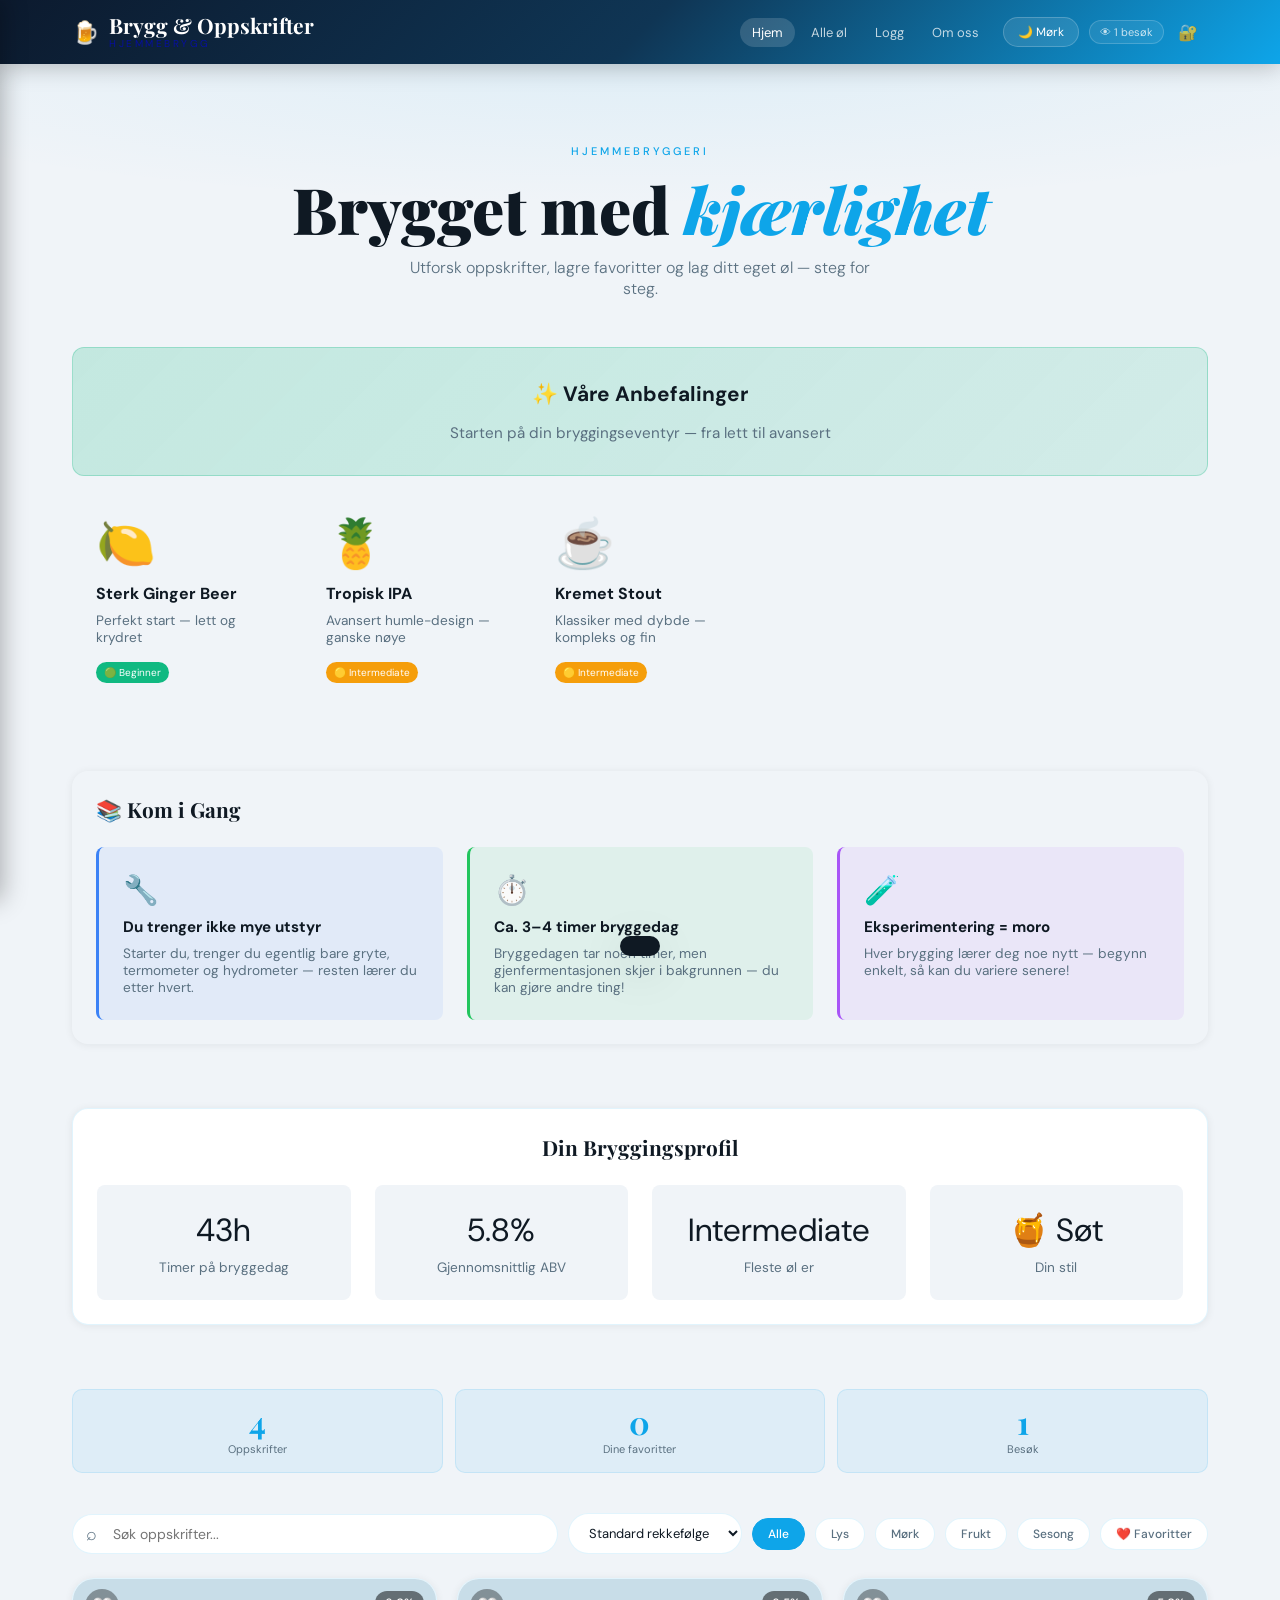
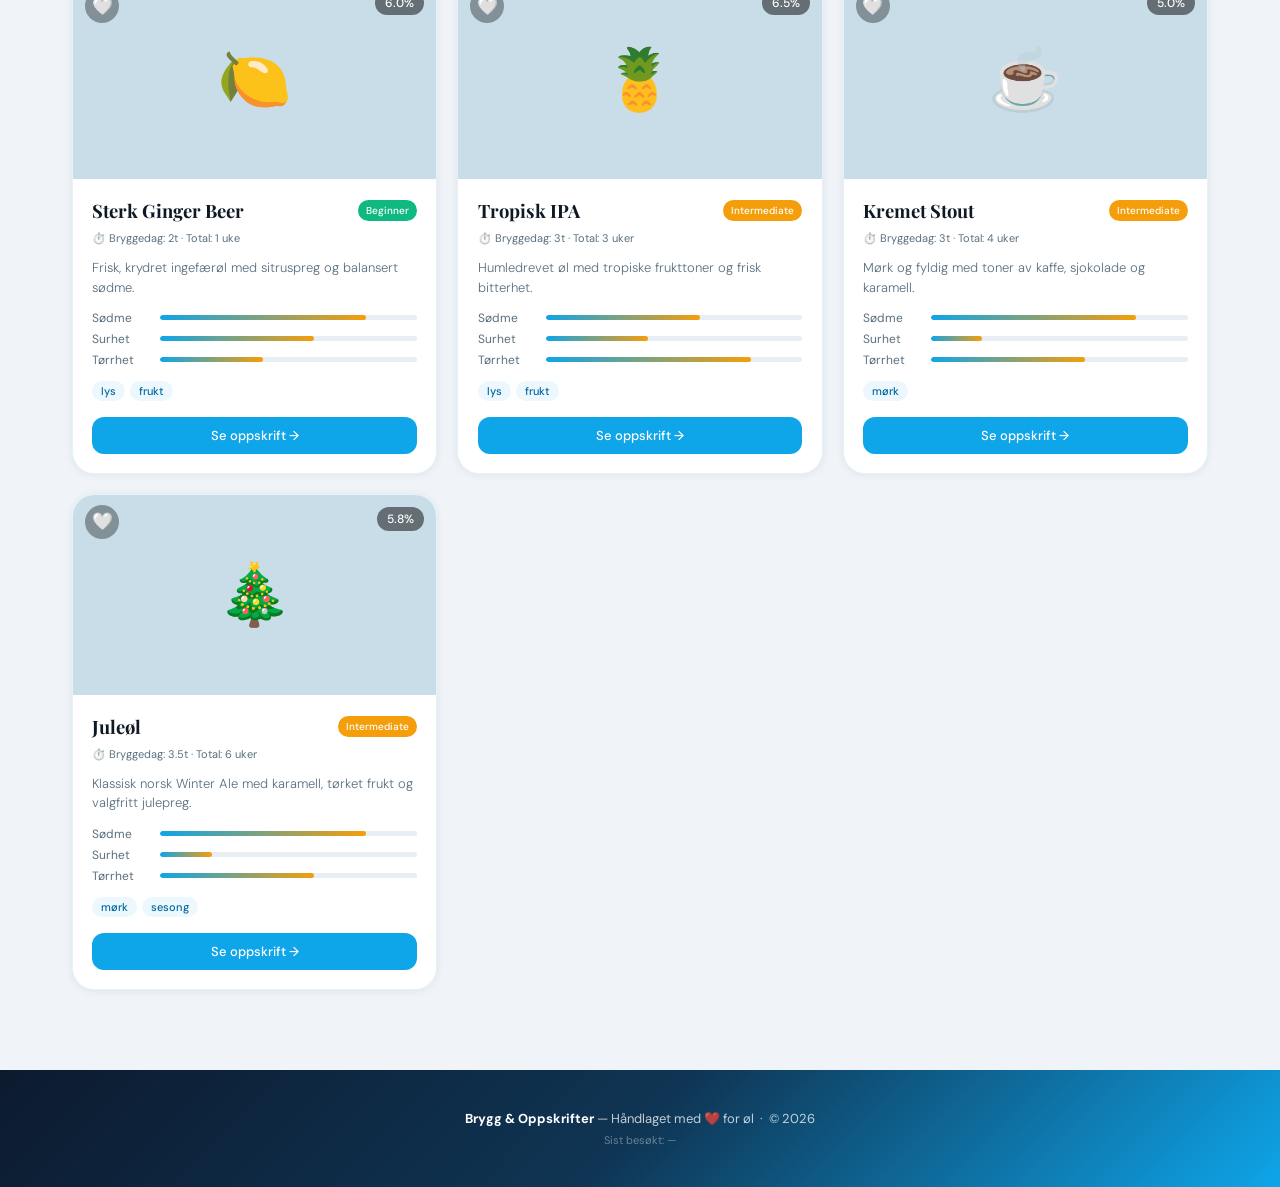
==== commit 7ab7075b: "Add password-protected admin panel with dashboard" ====
--- a/index.html
+++ b/index.html
@@ -47,6 +47,7 @@
       <a href="about.html">Om oss</a>
       <button class="theme-toggle" id="themeBtn">🌙 Mørk</button>
       <span class="visit-pill" id="visitPill">👁 —</span>
+      <a href="admin.html" style="font-size:16px;padding:6px 10px" title="Admin Panel">🔐</a>
     </nav>
   </div>
 </header>
--- a/styles.css
+++ b/styles.css
@@ -266,6 +266,25 @@
   content: ''; position: absolute; inset: 0;
   background: radial-gradient(ellipse 70% 50% at 50% 0%, rgba(14,165,233,.06), transparent);
 }
+/* Light mode adjustments for recipe hero */
+[data-theme="light"] .recipe-hero {
+  background: linear-gradient(135deg, rgba(14,165,233,.08) 0%, rgba(59,130,246,.04) 100%);
+}
+[data-theme="light"] .recipe-hero .hero-info-time {
+  color: rgba(0,0,0,.85) !important;
+  text-shadow: 0 1px 3px rgba(255,255,255,.8), 0 3px 8px rgba(0,0,0,.15) !important;
+  font-weight: 500;
+}
+[data-theme="light"] .recipe-hero .print-btn {
+  color: rgba(0,0,0,.88) !important;
+  background: rgba(59,130,246,.12) !important;
+  border: 1px solid rgba(59,130,246,.25) !important;
+  text-shadow: none;
+  font-weight: 500;
+}
+[data-theme="light"] .recipe-hero .print-btn:hover {
+  background: rgba(59,130,246,.18) !important;
+}
 .recipe-emoji { font-size: 3.5rem; display: block; margin-bottom: .5rem; }
 .recipe-hero h1 {
   font-family: 'Playfair Display', serif;
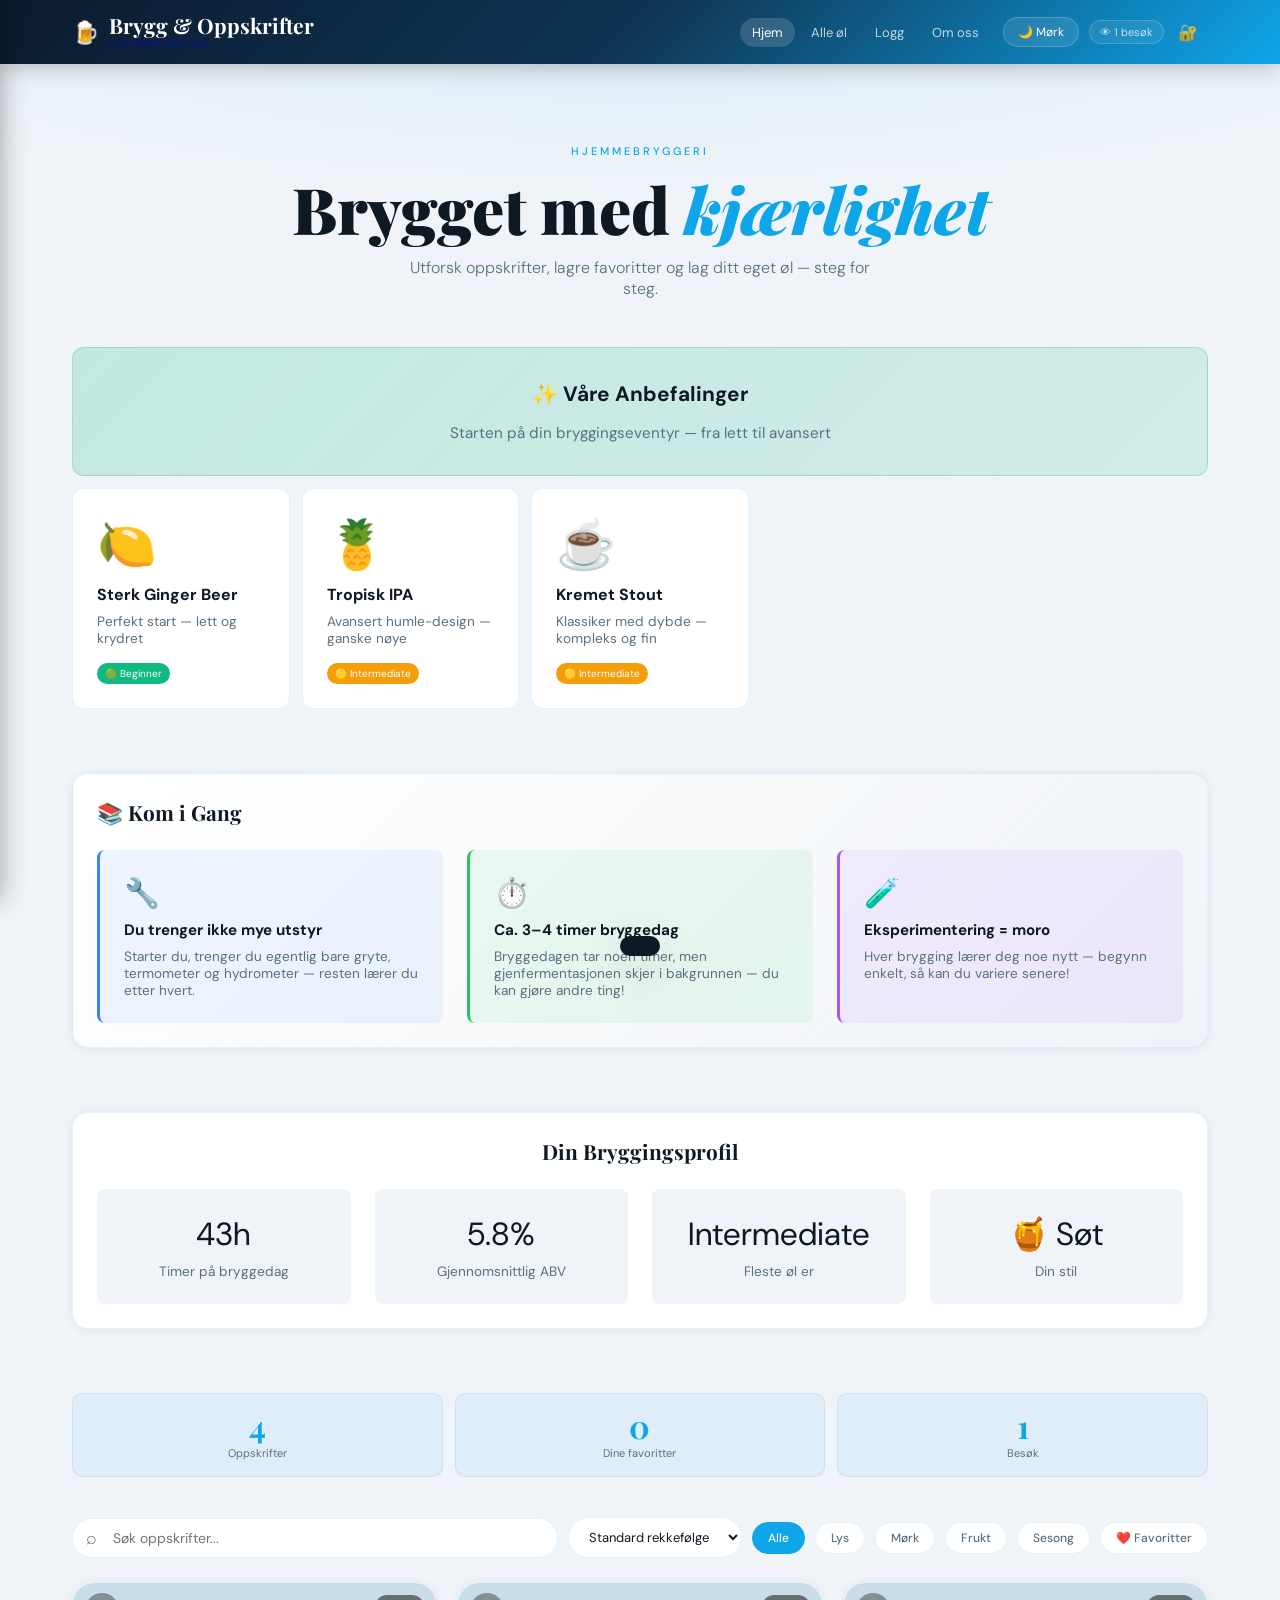
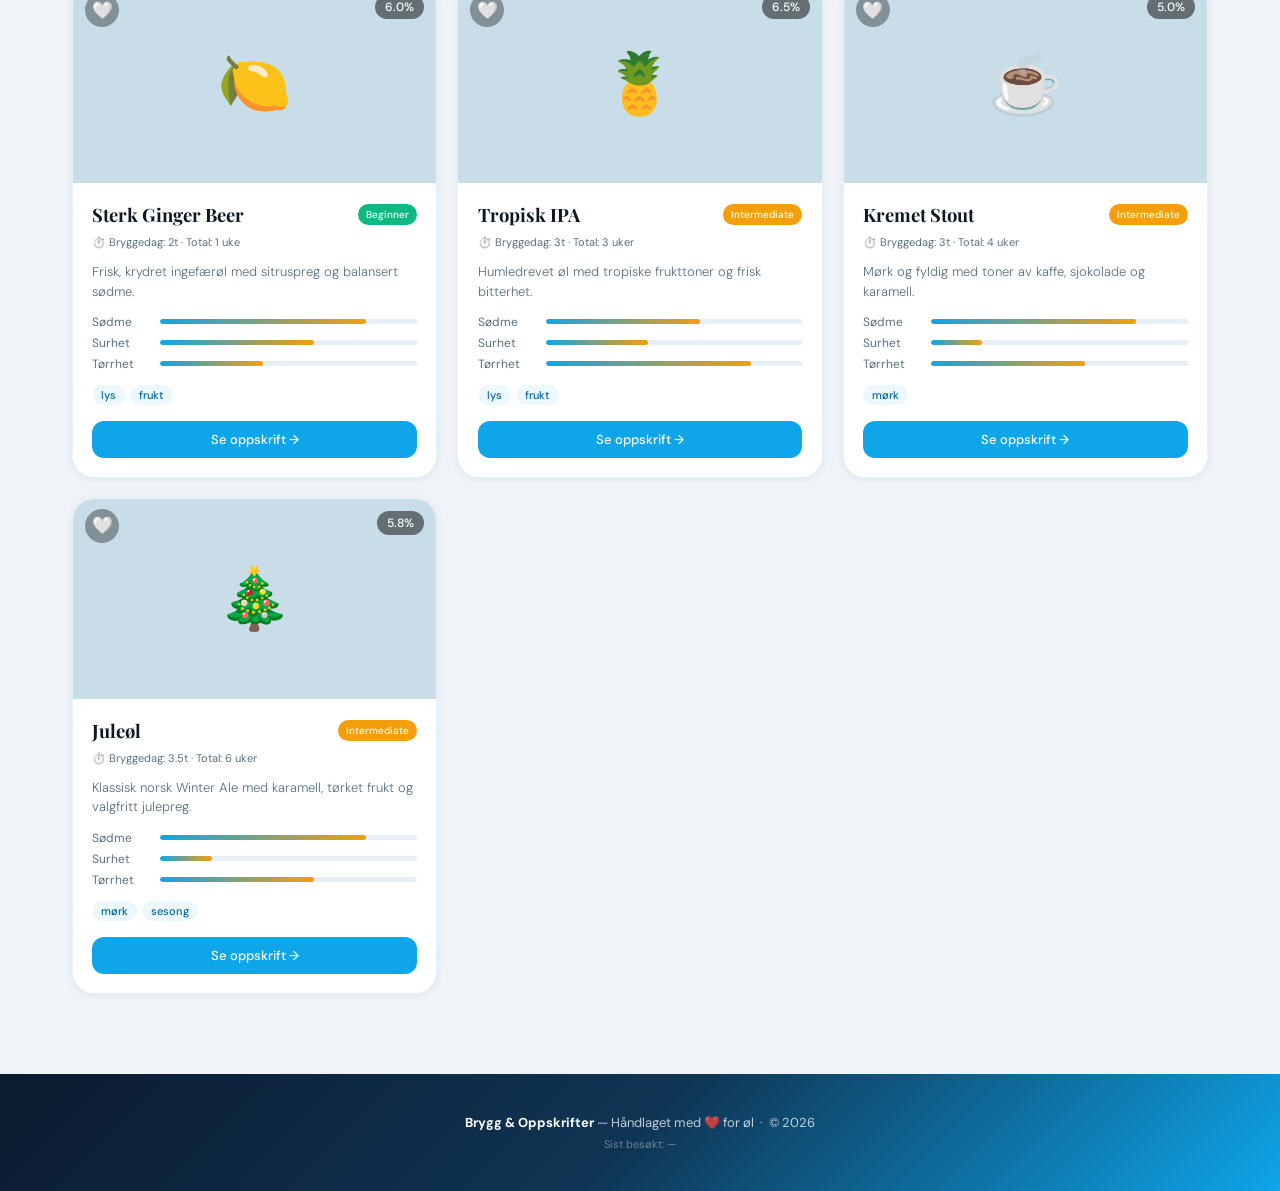
==== commit f43d84be: "Fix navigation and UI bugs - Add missing 'Logg' link to all-beers.html navigation - Remove visit cou" ====
--- a/index.html
+++ b/index.html
@@ -75,19 +75,19 @@
     <h2 style="margin:0 0 1rem;font-size:1.3rem;color:var(--text)">✨ Våre Anbefalinger</h2>
     <p style="margin:0;color:var(--muted);font-size:0.95rem">Starten på din bryggingseventyr — fra lett til avansert</p>
   </div>
-  <div class="reveal" style="padding:1.5rem;background:var(--card-bg);border-radius:12px;border:1px solid var(--border);cursor:pointer;transition:all .2s" onclick="handleFeaturedPick('ginger')">
+  <div class="reveal" style="padding:1.5rem;background:var(--bg2);border-radius:12px;border:1px solid var(--card-border);cursor:pointer;transition:all .2s" onclick="handleFeaturedPick('ginger')">
     <div style="font-size:3rem;margin-bottom:.5rem">🍋</div>
     <h3 style="margin:0.5rem 0;font-size:1rem;color:var(--text)">Sterk Ginger Beer</h3>
     <p style="margin:0.5rem 0;font-size:0.85rem;color:var(--muted)">Perfekt start — lett og krydret</p>
     <span style="display:inline-block;margin-top:0.5rem;background:#10b981;color:white;font-size:10px;padding:4px 8px;border-radius:12px">🟢 Beginner</span>
   </div>
-  <div class="reveal" style="padding:1.5rem;background:var(--card-bg);border-radius:12px;border:1px solid var(--border);cursor:pointer;transition:all .2s" onclick="handleFeaturedPick('ipa')">
+  <div class="reveal" style="padding:1.5rem;background:var(--bg2);border-radius:12px;border:1px solid var(--card-border);cursor:pointer;transition:all .2s" onclick="handleFeaturedPick('ipa')">
     <div style="font-size:3rem;margin-bottom:.5rem">🍍</div>
     <h3 style="margin:0.5rem 0;font-size:1rem;color:var(--text)">Tropisk IPA</h3>
     <p style="margin:0.5rem 0;font-size:0.85rem;color:var(--muted)">Avansert humle-design — ganske nøye</p>
     <span style="display:inline-block;margin-top:0.5rem;background:#f59e0b;color:white;font-size:10px;padding:4px 8px;border-radius:12px">🟡 Intermediate</span>
   </div>
-  <div class="reveal" style="padding:1.5rem;background:var(--card-bg);border-radius:12px;border:1px solid var(--border);cursor:pointer;transition:all .2s" onclick="handleFeaturedPick('stout')">
+  <div class="reveal" style="padding:1.5rem;background:var(--bg2);border-radius:12px;border:1px solid var(--card-border);cursor:pointer;transition:all .2s" onclick="handleFeaturedPick('stout')">
     <div style="font-size:3rem;margin-bottom:.5rem">☕</div>
     <h3 style="margin:0.5rem 0;font-size:1rem;color:var(--text)">Kremet Stout</h3>
     <p style="margin:0.5rem 0;font-size:0.85rem;color:var(--muted)">Klassiker med dybde — kompleks og fin</p>
@@ -97,7 +97,7 @@
 
 <!-- GETTING STARTED SECTION -->
 <div style="max-width:1200px;margin:0 auto 4rem;padding:0 2rem">
-  <div class="card fade-up" style="background:linear-gradient(135deg,var(--card-bg),rgba(255,255,255,.02));border:1px solid var(--border)">
+  <div class="card fade-up" style="background:linear-gradient(135deg,var(--bg2),rgba(255,255,255,.02));border:1px solid var(--card-border)">
     <h2 style="margin-top:0;display:flex;align-items:center;gap:.5rem">📚 Kom i Gang</h2>
     <div style="display:grid;grid-template-columns:repeat(auto-fit,minmax(180px,1fr));gap:1.5rem;margin-top:1.5rem">
       <div style="padding:1.5rem;background:rgba(59,130,246,.08);border-radius:8px;border-left:3px solid #3b82f6">
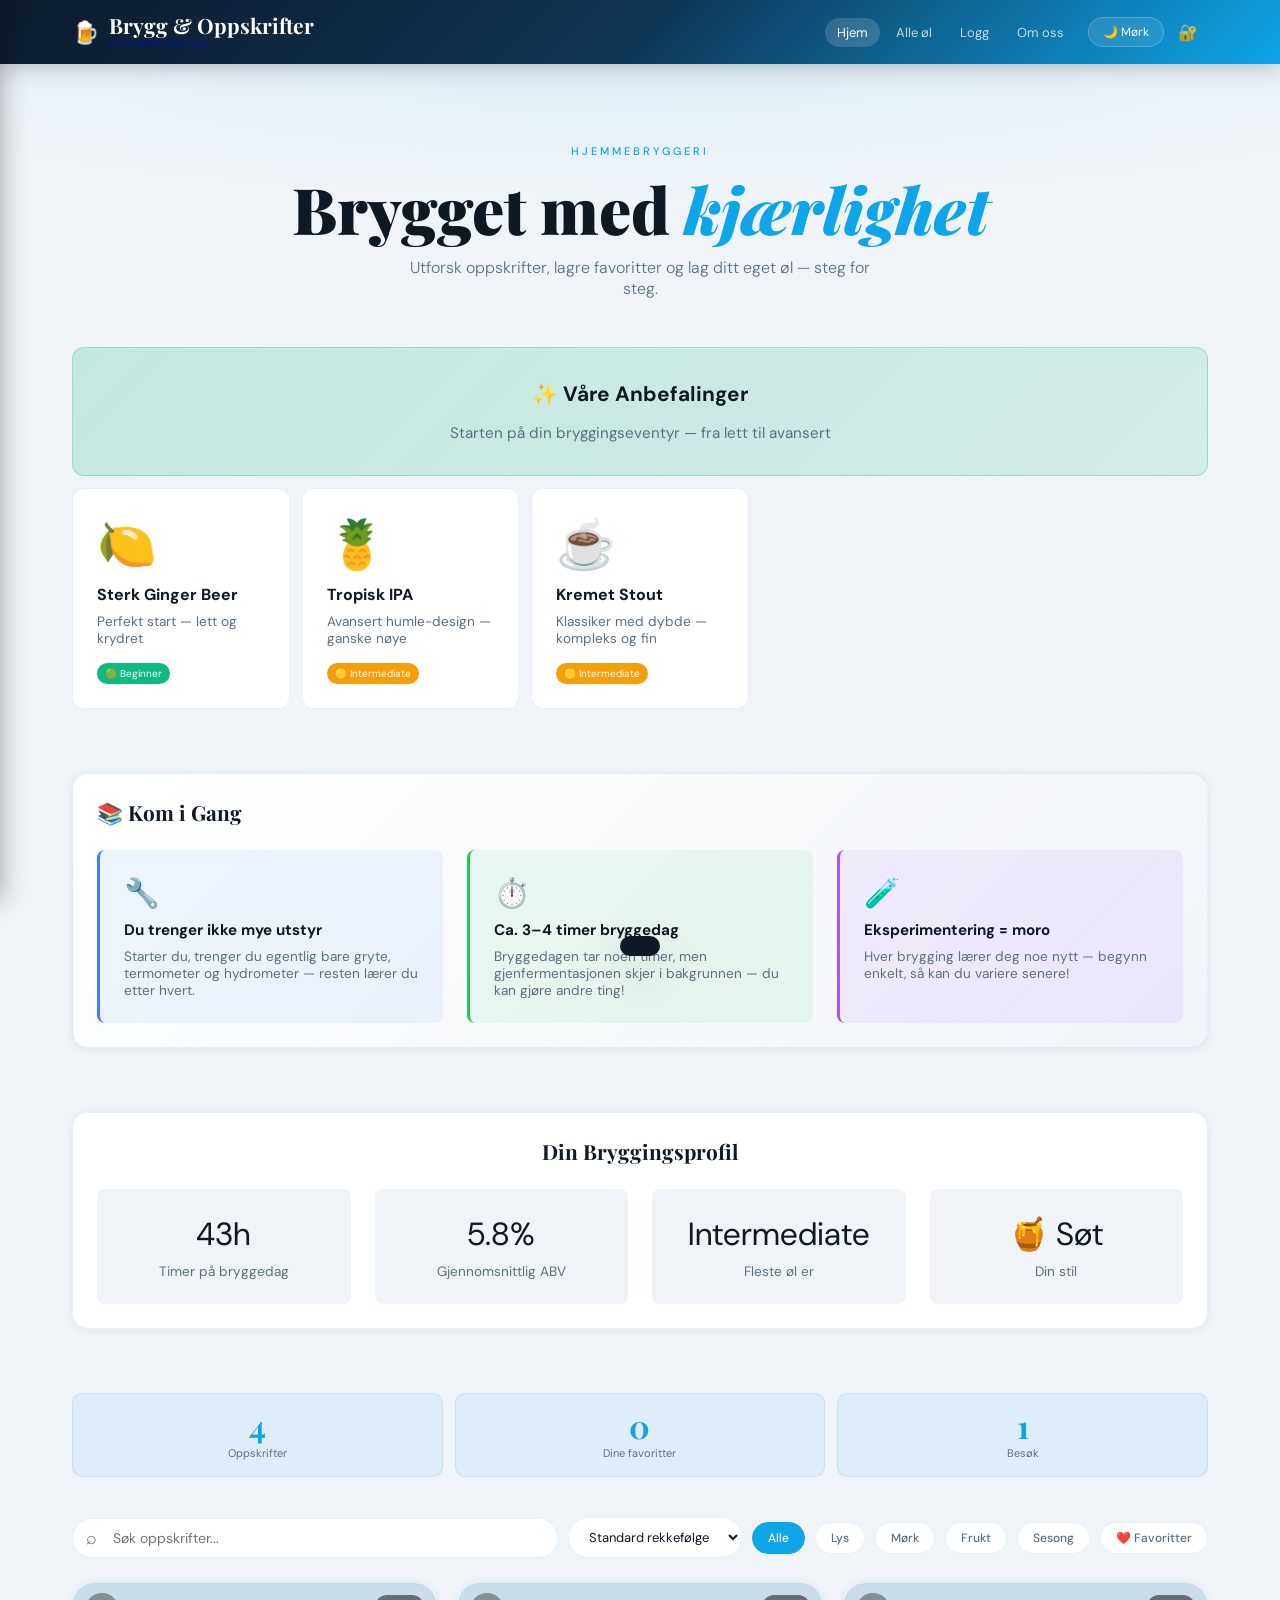
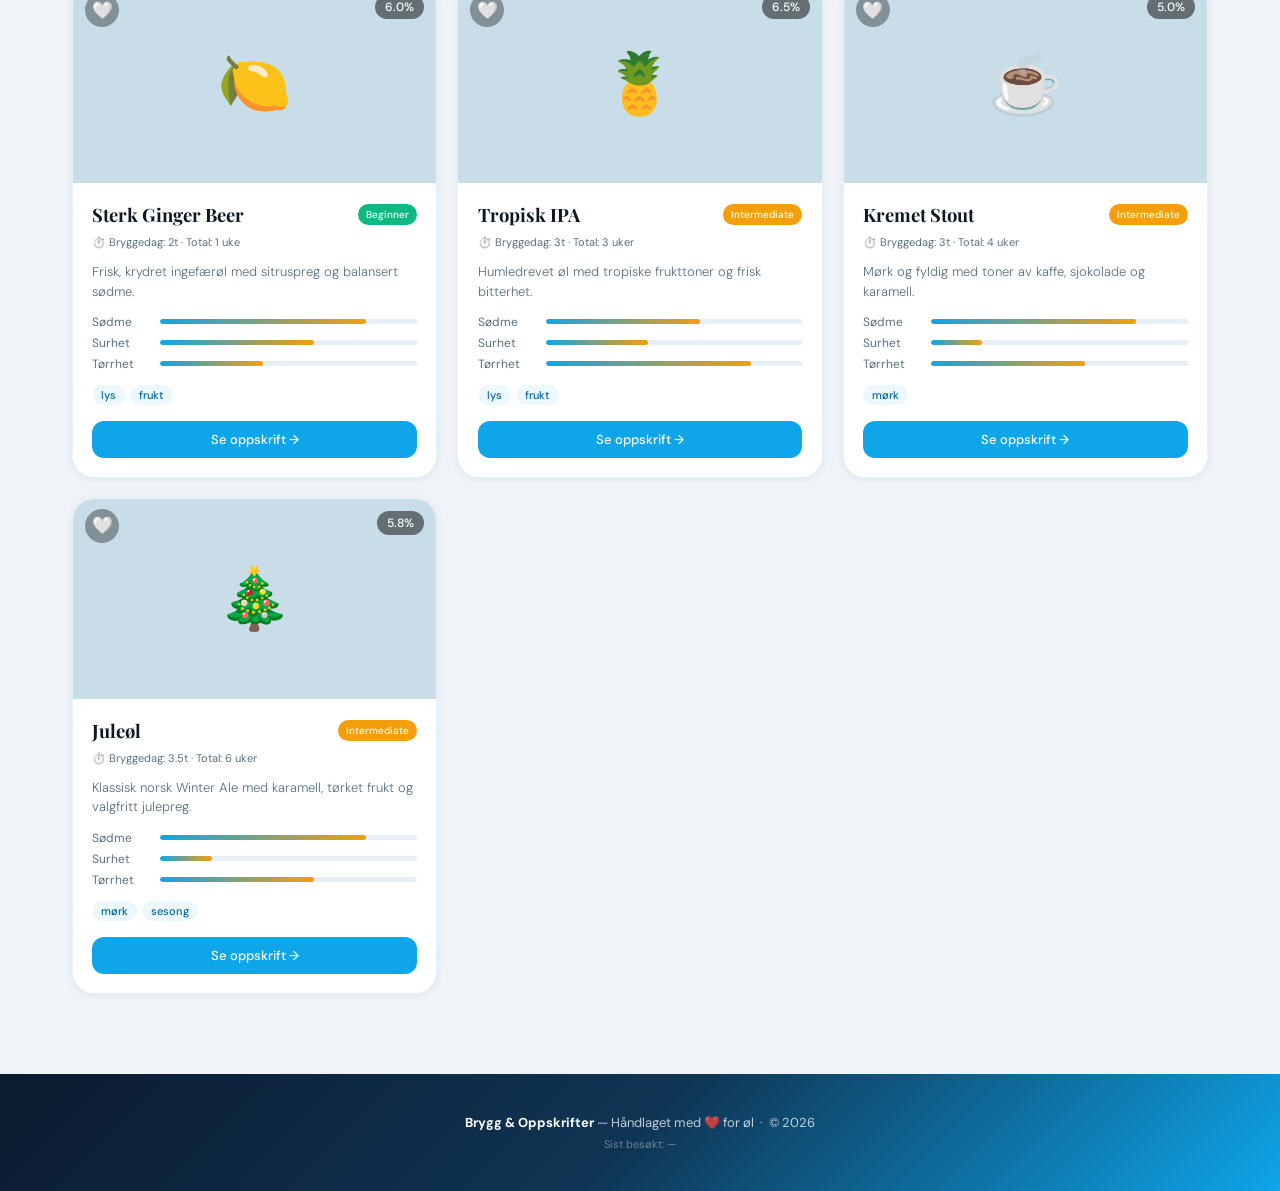
==== commit 7074d55e: "Fix homepage: remove visit counter and add showToast function - Remove visit pill from header naviga" ====
--- a/index.html
+++ b/index.html
@@ -46,7 +46,6 @@
       <a href="brew-log.html">Logg</a>
       <a href="about.html">Om oss</a>
       <button class="theme-toggle" id="themeBtn">🌙 Mørk</button>
-      <span class="visit-pill" id="visitPill">👁 —</span>
       <a href="admin.html" style="font-size:16px;padding:6px 10px" title="Admin Panel">🔐</a>
     </nav>
   </div>
@@ -214,9 +213,10 @@
 let activeTag = 'alle';
 let favMode = false;
 
+function showToast(msg){const t=document.getElementById('toast');t.textContent=msg;t.classList.add('show');setTimeout(()=>t.classList.remove('show'),2200);}
+
 const visits = parseInt(getCookie('brygg_visits')||'0') + 1;
 setCookie('brygg_visits', visits);
-document.getElementById('visitPill').textContent = '👁 ' + visits + ' besøk';
 document.getElementById('statVisits').textContent = visits;
 const lastVisit = getCookie('brygg_last');
 if (lastVisit) document.getElementById('lastVisit').textContent = lastVisit;
